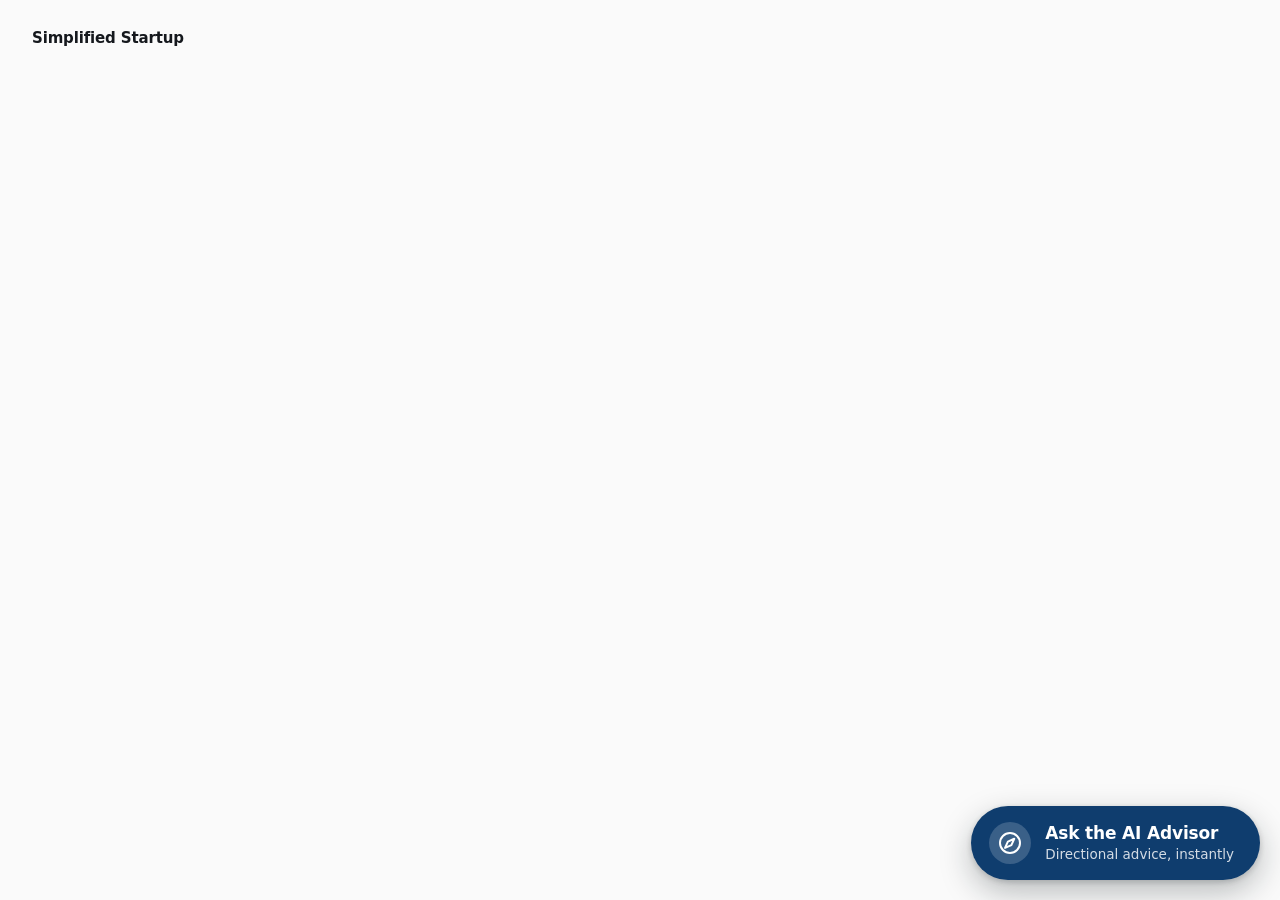
==== index.html @ 4b2c5804 "update webhook path to advisor-1" ====
<!doctype html>
<html lang="en">
<head>
<meta charset="utf-8">
<meta name="viewport" content="width=device-width, initial-scale=1">
<title>Simplified Startup — AI Advisor</title>

<!-- =====================================================================
     SIMPLIFIED STARTUP — AI ADVISOR (single file: HTML + CSS + JS)
     Open this file directly in a browser, or in Cursor, to work on it.

     CONFIG — the only thing you normally change:
       endpoint : your n8n production webhook URL (placeholder until you deploy)
       site     : your site origin; CTA links are refused if they point anywhere else
       mock     : true = canned replies for local design work, false = live backend
       theme    : "" (light) or "dark"

     To ship on simplifiedstartup.com, use frontend/embed-snippet.html with the
     separate ss-advisor.css / ss-advisor.js instead of pasting this whole file.
     ===================================================================== -->
<script>
  window.SS_ADVISOR_CONFIG = {
    endpoint: "https://n8n.notaiagent.com/webhook/advisor-1",
    site: "https://simplifiedstartup.com",
    mock: false,
    theme: ""
  };
</script>

<style>
/* ---------- test page chrome (delete when embedding) ---------- */
body { margin: 0; font-family: ui-sans-serif, system-ui, -apple-system, "Segoe UI", Roboto, sans-serif; color: #15181d; background: #fafafa; }
main { padding: 28px 32px; }
.wordmark { font-size: 15px; font-weight: 600; letter-spacing: -.01em; color: #15181d; }

/* ---------- advisor widget styles ---------- */
/* Simplified Startup — AI Advisor chatbox
   Scope: everything lives under .ssa-root so it cannot collide with site styles.
   Tokens: override on .ssa-root from the site's stylesheet to match brand colours. */

.ssa-root {
  --ssa-paper: #ffffff;
  --ssa-ink: #15181d;
  --ssa-ink-2: #454c57;
  --ssa-muted: #6b7280;
  --ssa-line: #e5e7eb;
  --ssa-surface: #f4f5f7;
  --ssa-accent: #0f3d6e;          /* launcher + primary CTA only */
  --ssa-accent-ink: #ffffff;
  --ssa-visitor: #eef1f6;         /* visitor message pill */
  --ssa-focus: #0f3d6e;
  --ssa-danger: #9a3412;
  --ssa-radius: 14px;
  --ssa-font: inherit;            /* inherits the site typeface by design */
  --ssa-shadow: 0 18px 50px -12px rgba(15, 24, 40, .28), 0 2px 6px rgba(15, 24, 40, .08);
  --ssa-z: 2147483000;

  font-family: var(--ssa-font), ui-sans-serif, system-ui, -apple-system, "Segoe UI", Roboto, sans-serif;
  font-size: 15px;
  line-height: 1.5;
  color: var(--ssa-ink);
  position: fixed;
  inset: auto 20px 20px auto;
  z-index: var(--ssa-z);
  -webkit-font-smoothing: antialiased;
}
.ssa-root *, .ssa-root *::before, .ssa-root *::after { box-sizing: border-box; }
.ssa-root button { font: inherit; color: inherit; background: none; border: 0; padding: 0; cursor: pointer; }
.ssa-root :focus-visible { outline: 2px solid var(--ssa-focus); outline-offset: 2px; border-radius: 6px; }

/* ---------- Launcher ---------- */
.ssa-root .ssa-launcher {
  display: flex; align-items: center; gap: 14px;
  padding: 16px 26px 16px 18px;
  border-radius: 999px;
  background: var(--ssa-accent); color: var(--ssa-accent-ink);
  box-shadow: 0 12px 32px rgba(15, 24, 29, .28), 0 2px 6px rgba(15, 24, 29, .18);
  transition: transform .18s ease, opacity .18s ease, box-shadow .18s ease;
  text-align: left;
}
.ssa-root .ssa-launcher:hover { transform: translateY(-2px); box-shadow: 0 18px 40px rgba(15, 24, 29, .34), 0 3px 8px rgba(15, 24, 29, .2); }
.ssa-root .ssa-launcher[aria-expanded="true"] { opacity: 0; pointer-events: none; transform: translateY(8px) scale(.96); }
.ssa-root .ssa-launcher-mark {
  width: 42px; height: 42px; border-radius: 50%; flex: none;
  display: grid; place-items: center;
  background: rgba(255,255,255,.18);
}
.ssa-root .ssa-launcher-mark svg { width: 24px; height: 24px; }
.ssa-root .ssa-launcher-text { display: flex; flex-direction: column; line-height: 1.25; gap: 2px; }
.ssa-root .ssa-launcher-text strong { font-weight: 650; font-size: 17px; letter-spacing: -.01em; }
.ssa-root .ssa-launcher-text span { font-size: 13.5px; opacity: .82; }

/* A quiet pulse the first few seconds, so the button is noticed without nagging. */
@keyframes ssa-nudge { 0%, 88%, 100% { transform: translateY(0); } 93% { transform: translateY(-4px); } }
.ssa-root .ssa-launcher[data-nudge="true"] { animation: ssa-nudge 4.5s ease-in-out 3; }
.ssa-root .ssa-launcher[data-nudge="true"]:hover { animation: none; }
@media (prefers-reduced-motion: reduce) { .ssa-root .ssa-launcher[data-nudge="true"] { animation: none; } }

/* ---------- Panel ---------- */
.ssa-panel {
  position: absolute; right: 0; bottom: 0;
  width: 400px; max-width: calc(100vw - 40px);
  height: 660px; max-height: calc(100vh - 40px);
  display: flex; flex-direction: column;
  background: var(--ssa-paper);
  border: 1px solid var(--ssa-line);
  border-radius: var(--ssa-radius);
  box-shadow: var(--ssa-shadow);
  overflow: hidden;
  transform-origin: bottom right;
  opacity: 0; transform: translateY(12px) scale(.98); pointer-events: none;
  transition: opacity .2s ease, transform .22s cubic-bezier(.2,.8,.2,1);
}
.ssa-panel[data-open="true"] { opacity: 1; transform: none; pointer-events: auto; }

.ssa-head {
  display: flex; align-items: flex-start; justify-content: space-between; gap: 12px;
  padding: 16px 16px 12px 20px;
  border-bottom: 1px solid var(--ssa-line);
}
.ssa-head h2 { margin: 0; font-size: 15px; font-weight: 600; line-height: 1.3; }
.ssa-head p { margin: 2px 0 0; font-size: 12.5px; color: var(--ssa-muted); }
.ssa-head-actions { display: flex; gap: 4px; flex: none; }
.ssa-icon-btn {
  width: 34px; height: 34px; border-radius: 8px; display: grid; place-items: center; color: var(--ssa-ink-2);
}
.ssa-icon-btn:hover { background: var(--ssa-surface); }
.ssa-icon-btn svg { width: 18px; height: 18px; }

/* ---------- Thread ---------- */
.ssa-thread {
  flex: 1; overflow-y: auto; padding: 20px 20px 8px;
  scroll-behavior: smooth; overscroll-behavior: contain;
}
@media (prefers-reduced-motion: reduce) { .ssa-thread { scroll-behavior: auto; } }

.ssa-opening { padding: 8px 0 12px; }
.ssa-opening h3 {
  margin: 0 0 10px; font-size: 24px; line-height: 1.2; font-weight: 600; letter-spacing: -.01em;
  max-width: 18ch;                                   /* the one large element */
}
.ssa-opening p { margin: 0 0 18px; color: var(--ssa-ink-2); max-width: 34ch; }

.ssa-quick { display: flex; flex-direction: column; gap: 6px; align-items: flex-start; }
.ssa-quick button {
  padding: 8px 12px; border: 1px solid var(--ssa-line); border-radius: 999px;
  font-size: 13.5px; color: var(--ssa-ink); background: var(--ssa-paper); text-align: left;
  transition: background .12s ease, border-color .12s ease;
}
.ssa-quick button:hover { background: var(--ssa-surface); border-color: #d6d9df; }

.ssa-msg { margin: 0 0 18px; animation: ssa-in .18s ease both; }
@keyframes ssa-in { from { opacity: 0; transform: translateY(4px); } to { opacity: 1; transform: none; } }
@media (prefers-reduced-motion: reduce) { .ssa-msg { animation: none; } }

.ssa-msg--visitor { display: flex; justify-content: flex-end; }
.ssa-msg--visitor .ssa-bubble {
  max-width: 85%; padding: 9px 13px; border-radius: 16px 16px 4px 16px;
  background: var(--ssa-visitor); color: var(--ssa-ink); white-space: pre-wrap; word-wrap: break-word;
}
.ssa-msg--advisor {
  padding-left: 14px; border-left: 2px solid var(--ssa-line);  /* rule, not a bubble: reads as a person writing */
  max-width: 92%;
}
.ssa-msg--advisor p { margin: 0 0 10px; }
.ssa-msg--advisor p:last-child { margin-bottom: 0; }
.ssa-msg--advisor ul { margin: 6px 0 10px; padding-left: 18px; }
.ssa-msg--advisor li { margin: 2px 0; }
.ssa-msg--advisor strong { font-weight: 600; }
.ssa-msg--system { font-size: 13px; color: var(--ssa-muted); padding-left: 14px; }
.ssa-msg--error { color: var(--ssa-danger); }

.ssa-typing { display: inline-flex; gap: 4px; padding: 6px 0; }
.ssa-typing i { width: 6px; height: 6px; border-radius: 50%; background: var(--ssa-muted); opacity: .4; animation: ssa-dot 1.1s infinite ease-in-out; }
.ssa-typing i:nth-child(2) { animation-delay: .15s; } .ssa-typing i:nth-child(3) { animation-delay: .3s; }
@keyframes ssa-dot { 0%, 80%, 100% { opacity: .35; transform: translateY(0); } 40% { opacity: 1; transform: translateY(-2px); } }
@media (prefers-reduced-motion: reduce) { .ssa-typing i { animation: none; opacity: .7; } }

/* CTA + suggestion rows */
.ssa-ctas { display: flex; flex-wrap: wrap; gap: 8px; margin: 12px 0 0 14px; }
.ssa-cta {
  display: inline-flex; align-items: center; gap: 6px;
  padding: 9px 14px; border-radius: 10px; font-size: 13.5px; font-weight: 500;
  border: 1px solid var(--ssa-line); background: var(--ssa-paper); color: var(--ssa-ink); text-decoration: none;
}
.ssa-cta:hover { background: var(--ssa-surface); }
.ssa-cta--primary { background: var(--ssa-accent); color: var(--ssa-accent-ink); border-color: var(--ssa-accent); }
.ssa-cta--primary:hover { background: var(--ssa-accent); filter: brightness(1.08); }
.ssa-cta svg { width: 13px; height: 13px; opacity: .75; }

.ssa-suggest { display: flex; flex-wrap: wrap; gap: 6px; margin: 10px 0 0 14px; }
.ssa-suggest button {
  padding: 6px 11px; border-radius: 999px; font-size: 13px; color: var(--ssa-ink-2);
  border: 1px dashed #cfd3da; background: var(--ssa-paper);
}
.ssa-suggest button:hover { background: var(--ssa-surface); color: var(--ssa-ink); }
.ssa-suggest button.ssa-escape { border-style: dashed; opacity: .85; }

.ssa-retry { display: inline-flex; gap: 8px; margin-top: 8px; }

/* ---------- Composer ---------- */
.ssa-composer { border-top: 1px solid var(--ssa-line); padding: 10px 12px 8px; background: var(--ssa-paper); }
.ssa-inputrow {
  display: flex; align-items: flex-end; gap: 8px;
  border: 1px solid var(--ssa-line); border-radius: 12px; padding: 6px 6px 6px 12px; background: var(--ssa-paper);
}
.ssa-inputrow:focus-within { border-color: #b8c3d4; box-shadow: 0 0 0 3px rgba(15, 61, 110, .08); }
.ssa-input {
  flex: 1; resize: none; border: 0; outline: 0; background: transparent; font: inherit; color: var(--ssa-ink);
  max-height: 120px; min-height: 24px; line-height: 1.45; padding: 4px 0;
}
.ssa-input::placeholder { color: var(--ssa-muted); }
.ssa-send {
  width: 36px; height: 36px; border-radius: 9px; display: grid; place-items: center;
  background: var(--ssa-ink); color: #fff; flex: none; transition: opacity .12s ease;
}
.ssa-send:disabled { opacity: .35; cursor: default; }
.ssa-send svg { width: 16px; height: 16px; }
.ssa-foot { margin: 8px 4px 0; font-size: 11.5px; color: var(--ssa-muted); display: flex; justify-content: space-between; gap: 8px; }
.ssa-foot a { color: inherit; }
.ssa-count { font-variant-numeric: tabular-nums; }
.ssa-count[data-over="true"] { color: var(--ssa-danger); }

/* inline confirm (reset) */
.ssa-confirm { display: flex; gap: 8px; align-items: center; padding: 8px 20px; font-size: 13px; color: var(--ssa-ink-2); border-bottom: 1px solid var(--ssa-line); background: var(--ssa-surface); }
.ssa-confirm button { padding: 4px 10px; border-radius: 6px; border: 1px solid var(--ssa-line); background: var(--ssa-paper); font-size: 12.5px; }
.ssa-confirm button.ssa-yes { background: var(--ssa-ink); color: #fff; border-color: var(--ssa-ink); }

.ssa-sr { position: absolute; width: 1px; height: 1px; overflow: hidden; clip: rect(0 0 0 0); white-space: nowrap; }

/* ---------- Mobile ---------- */
@media (max-width: 640px) {
  .ssa-root { inset: auto 12px 12px auto; }
  .ssa-root .ssa-launcher { padding: 13px 20px 13px 13px; gap: 11px; }
  .ssa-root .ssa-launcher-mark { width: 36px; height: 36px; }
  .ssa-root .ssa-launcher-mark svg { width: 21px; height: 21px; }
  .ssa-root .ssa-launcher-text strong { font-size: 15.5px; }
  .ssa-root .ssa-launcher-text span { display: none; }
  .ssa-panel {
    position: fixed; inset: 0; width: auto; max-width: none; height: 100dvh; max-height: none;
    border-radius: 0; border: 0;
  }
  .ssa-thread { padding: 16px 16px 8px; }
  .ssa-opening h3 { font-size: 22px; }
  .ssa-composer { padding-bottom: max(8px, env(safe-area-inset-bottom)); }
}

/* ---------- Dark scheme of the host site (opt-in: add data-theme="dark" on .ssa-root) ---------- */
.ssa-root[data-theme="dark"] {
  --ssa-paper: #14171c; --ssa-ink: #eef0f3; --ssa-ink-2: #c3c8d1; --ssa-muted: #8b93a1;
  --ssa-line: #2a2f37; --ssa-surface: #1c2027; --ssa-visitor: #232932; --ssa-accent: #6ea0e6; --ssa-accent-ink: #0c1424;
}
.ssa-root[data-theme="dark"] .ssa-send { background: #eef0f3; color: #14171c; }

</style>
</head>
<body>

<!-- Bare test page: nothing here but the brand and the advisor itself. -->
<main>
  <span class="wordmark">Simplified Startup</span>
</main>

<script>
/* Simplified Startup — AI Advisor chatbox (vanilla JS, no dependencies)
   Single-file build: configured by window.SS_ADVISOR_CONFIG at the top of this file.
   Security posture: all server text rendered via textContent + a tiny escaping markdown-lite; links only from server `cta`
   and only if their host matches data-site. No secrets in this file. */
(function () {
  'use strict';
  if (window.__ssAdvisorLoaded) return; window.__ssAdvisorLoaded = true;

  // ---------- config ----------
  var USER = window.SS_ADVISOR_CONFIG || {};
  var CFG = {
    endpoint: USER.endpoint || '',
    site: (USER.site || 'https://simplifiedstartup.com').replace(/\/$/, ''),
    mock: USER.mock === true,
    theme: USER.theme || '',
    maxLen: 1500,
    timeoutMs: 30000,
    storageKey: 'ssa.session.v2',
  };
  var SITE_HOST = (function () { try { return new URL(CFG.site).host.replace(/^www\./, ''); } catch (e) { return 'simplifiedstartup.com'; } })();
  var BOOK_URL = CFG.site + '/start-project';

  var QUICK = [
    { id: 'have_idea',        text: "I have an idea and don't know where to start" },
    { id: 'need_launch',      text: 'I need to launch in the next few months' },
    { id: 'traffic_no_leads', text: 'We get traffic but almost no leads' },
    { id: 'marketing_flat',   text: "Our marketing isn't producing pipeline" },
    { id: 'automate',         text: 'I want to automate something repetitive' },
    { id: 'unsure',           text: "I'm not sure what I actually need" },
  ];

  // ---------- helpers ----------
  function el(tag, attrs, children) {
    var n = document.createElement(tag);
    if (attrs) Object.keys(attrs).forEach(function (k) {
      if (k === 'class') n.className = attrs[k];
      else if (k === 'text') n.textContent = attrs[k];
      else if (k.indexOf('on') === 0) n.addEventListener(k.slice(2), attrs[k]);
      else n.setAttribute(k, attrs[k]);
    });
    (children || []).forEach(function (c) { if (c) n.appendChild(typeof c === 'string' ? document.createTextNode(c) : c); });
    return n;
  }
  function svg(path) { var s = document.createElementNS('http://www.w3.org/2000/svg', 'svg'); s.setAttribute('viewBox', '0 0 24 24'); s.setAttribute('fill', 'none'); s.setAttribute('stroke', 'currentColor'); s.setAttribute('stroke-width', '2'); s.setAttribute('stroke-linecap', 'round'); s.setAttribute('stroke-linejoin', 'round'); s.setAttribute('aria-hidden', 'true'); var p = document.createElementNS('http://www.w3.org/2000/svg', 'path'); p.setAttribute('d', path); s.appendChild(p); return s; }
  var ICON = { compass: 'M12 2a10 10 0 1 0 0 20 10 10 0 0 0 0-20zm4.24 5.76-2.83 6.36-6.36 2.83 2.83-6.36 6.36-2.83z', x: 'M18 6 6 18M6 6l12 12', reset: 'M3 12a9 9 0 1 0 3-6.7M3 4v5h5', send: 'M5 12h14M13 6l6 6-6 6', ext: 'M14 4h6v6M20 4l-9 9M19 14v5a1 1 0 0 1-1 1H5a1 1 0 0 1-1-1V6a1 1 0 0 1 1-1h5' };
  function uuid() { if (window.crypto && crypto.randomUUID) return crypto.randomUUID(); return 'xxxxxxxxxxxx4xxxyxxxxxxxxxxxxxxx'.replace(/[xy]/g, function (c) { var r = Math.random() * 16 | 0; return (c === 'x' ? r : (r & 0x3 | 0x8)).toString(16); }); }
  function safeLink(url) { try { var u = new URL(url); if (u.protocol !== 'https:') return null; if (u.host.replace(/^www\./, '') !== SITE_HOST) return null; return u.href; } catch (e) { return null; } }
  var reducedMotion = window.matchMedia && window.matchMedia('(prefers-reduced-motion: reduce)').matches;

  // Escape-first markdown-lite: paragraphs, "- " bullets, **bold**. Nothing else. No links, no HTML.
  function renderRich(container, text) {
    container.textContent = '';
    var blocks = String(text).split(/\n\s*\n/);
    blocks.forEach(function (b) {
      var lines = b.split('\n');
      var isList = lines.length && lines.every(function (l) { return /^\s*[-•]\s+/.test(l); });
      if (isList) {
        var ul = el('ul');
        lines.forEach(function (l) { var li = el('li'); inline(li, l.replace(/^\s*[-•]\s+/, '')); ul.appendChild(li); });
        container.appendChild(ul);
      } else { var p = el('p'); inline(p, b); container.appendChild(p); }
    });
    function inline(node, s) {
      var parts = s.split(/(\*\*[^*]+\*\*)/g);
      parts.forEach(function (part) {
        if (/^\*\*[^*]+\*\*$/.test(part)) node.appendChild(el('strong', { text: part.slice(2, -2) }));
        else if (part) node.appendChild(document.createTextNode(part));
      });
    }
  }

  // ---------- state ----------
  var state = {
    open: false, busy: false, started: false,
    stateToken: null, lastPayload: null, askContact: null, closing: false,
    typingEl: null, lastFocus: null,
  };
  // The whole conversation state lives in one encrypted token the server issues each turn.
  // The browser only stores and echoes it; it cannot read or edit what's inside.
  try { var saved = sessionStorage.getItem(CFG.storageKey); if (saved) { state.stateToken = JSON.parse(saved).t || null; } } catch (e) {}
  function persist() { try { sessionStorage.setItem(CFG.storageKey, JSON.stringify({ t: state.stateToken })); } catch (e) {} }

  // ---------- DOM ----------
  var root = el('div', { class: 'ssa-root' });
  if (CFG.theme) root.setAttribute('data-theme', CFG.theme);

  var launcher = el('button', { class: 'ssa-launcher', type: 'button', 'aria-expanded': 'false', 'aria-controls': 'ssa-panel', 'aria-label': 'Ask the AI Advisor', 'data-nudge': 'true' }, [
    el('span', { class: 'ssa-launcher-mark' }, [svg(ICON.compass)]),
    el('span', { class: 'ssa-launcher-text' }, [el('strong', { text: 'Ask the AI Advisor' }), el('span', { text: 'Directional advice, instantly' })]),
  ]);

  var titleId = 'ssa-title-' + uuid().slice(0, 6);
  var thread = el('div', { class: 'ssa-thread', role: 'log', 'aria-live': 'polite', 'aria-relevant': 'additions' });
  var input = el('textarea', { class: 'ssa-input', rows: '1', placeholder: "Type what's going on…", 'aria-label': 'Your message', maxlength: String(CFG.maxLen + 200) });
  var sendBtn = el('button', { class: 'ssa-send', type: 'button', 'aria-label': 'Send', disabled: 'true' }, [svg(ICON.send)]);
  var count = el('span', { class: 'ssa-count', 'aria-hidden': 'true', text: '' });
  var resetBtn = el('button', { class: 'ssa-icon-btn', type: 'button', 'aria-label': 'Start over' }, [svg(ICON.reset)]);
  var closeBtn = el('button', { class: 'ssa-icon-btn', type: 'button', 'aria-label': 'Close advisor' }, [svg(ICON.x)]);
  var confirmBar = null;

  var panel = el('section', { class: 'ssa-panel', id: 'ssa-panel', role: 'dialog', 'aria-modal': 'false', 'aria-labelledby': titleId, 'data-open': 'false' }, [
    el('header', { class: 'ssa-head' }, [
      el('div', {}, [el('h2', { id: titleId, text: 'Simplified Startup' }), el('p', { text: 'AI Advisor · directional advice, instantly' })]),
      el('div', { class: 'ssa-head-actions' }, [resetBtn, closeBtn]),
    ]),
    thread,
    el('div', { class: 'ssa-composer' }, [
      el('div', { class: 'ssa-inputrow' }, [input, sendBtn]),
      el('div', { class: 'ssa-foot' }, [
        el('span', { text: "Answers come from Simplified Startup's published information. Nothing here is a quote." }),
        count,
      ]),
    ]),
  ]);
  root.appendChild(launcher); root.appendChild(panel);
  document.body.appendChild(root);

  // ---------- opening state ----------
  function renderOpening() {
    thread.textContent = '';
    var quick = el('div', { class: 'ssa-quick', role: 'group', 'aria-label': 'Quick starts' });
    QUICK.forEach(function (q) {
      quick.appendChild(el('button', { type: 'button', text: q.text, onclick: function () { track('quick_action_clicked', { quick_action_id: q.id }); send(q.text, q.id); } }));
    });
    thread.appendChild(el('div', { class: 'ssa-opening' }, [
      el('h3', { text: 'What are you trying to build, fix, launch, or grow?' }),
      el('p', { text: "One sentence is enough. I'll help you figure out where our team may fit — and where it doesn't." }),
      quick,
    ]));
  }
  renderOpening();

  // ---------- messages ----------
  function addVisitor(text) {
    var m = el('div', { class: 'ssa-msg ssa-msg--visitor' }, [el('div', { class: 'ssa-bubble', text: text })]);
    thread.appendChild(m); scrollEnd(); return m;
  }
  function addSystem(text, isError) {
    var m = el('div', { class: 'ssa-msg ssa-msg--system' + (isError ? ' ssa-msg--error' : ''), text: text });
    thread.appendChild(m); scrollEnd(); return m;
  }
  function showTyping() { hideTyping(); state.typingEl = el('div', { class: 'ssa-msg ssa-msg--advisor' }, [el('span', { class: 'ssa-typing', 'aria-label': 'Advisor is typing' }, [el('i'), el('i'), el('i')])]); thread.appendChild(state.typingEl); scrollEnd(); }
  function hideTyping() { if (state.typingEl) { state.typingEl.remove(); state.typingEl = null; } }

  function addAdvisor(reply, ctas, suggestions, done) {
    hideTyping();
    var m = el('div', { class: 'ssa-msg ssa-msg--advisor' });
    var body = el('div');
    m.appendChild(body); thread.appendChild(m);
    var finish = function () {
      renderRich(body, reply);
      appendCtas(m, ctas || []);
      appendSuggestions(m, suggestions || []);
      scrollEnd(); if (done) done();
    };
    if (reducedMotion || reply.length < 40) return finish();
    // progressive reveal: word chunks, ~ 32 words / 100 ms, so a 120-word answer lands in ~1.5 s
    var words = reply.split(/(\s+)/), i = 0, shown = '';
    (function step() {
      var chunk = 0;
      while (i < words.length && chunk < 4) { shown += words[i++]; if (!/^\s+$/.test(words[i - 1])) chunk++; }
      renderRich(body, shown); scrollEnd();
      if (i < words.length) setTimeout(step, 24); else finish();
    })();
  }

  function appendCtas(m, ctas) {
    var valid = [];
    ctas.slice(0, 2).forEach(function (c) {
      if (!c || typeof c.label !== 'string') return;
      if (c.kind === 'link') { var href = safeLink(c.url); if (href) valid.push({ id: c.id, label: c.label, href: href }); }
      else if (c.kind === 'suggest' && typeof c.text === 'string') valid.push({ id: c.id, label: c.label, text: c.text });
    });
    if (!valid.length) return;
    var row = el('div', { class: 'ssa-ctas' });
    valid.forEach(function (c, ix) {
      if (c.href) {
        var a = el('a', { class: 'ssa-cta' + (c.id === 'consult' ? ' ssa-cta--primary' : ''), href: c.href, target: '_blank', rel: 'noopener noreferrer', text: c.label, onclick: function () { track('cta_clicked', { cta_id: c.id }); } });
        a.appendChild(svg(ICON.ext)); row.appendChild(a);
      } else {
        row.appendChild(el('button', { class: 'ssa-cta', type: 'button', text: c.label, onclick: function () { track('cta_clicked', { cta_id: c.id }); if (/:\s*$/.test(c.text)) { input.value = c.text; input.focus(); autosize(); } else send(c.text, null); } }));
      }
    });
    m.appendChild(row);
  }
  // A chip row can never cover everyone — whoever built it was guessing at who would show up.
  // So the last chip is an escape, and tapping it must not send "Something else" as the answer:
  // that tells the advisor nothing and wastes the visitor's turn. It opens the box instead, so
  // they can say what they actually are in two words.
  // "Other" alone is an escape; "Other businesses (B2B)" is a real answer, so a bare match on the
  // word would swallow a legitimate option and leave the visitor staring at an empty box.
  var ESCAPE = /^\s*(something (else|different)|none of these|neither|not listed|mine('s| is) different)\b|^\s*others?\s*$/i;
  function appendSuggestions(m, suggestions) {
    var list = suggestions.filter(function (s) { return typeof s === 'string' && s.trim(); }).slice(0, 5);
    if (!list.length) return;
    var row = el('div', { class: 'ssa-suggest' });
    list.forEach(function (s) {
      var escape = ESCAPE.test(s);
      row.appendChild(el('button', {
        type: 'button', text: s, class: escape ? 'ssa-escape' : '',
        onclick: function () {
          if (!escape) return send(s, null);
          input.value = '';
          input.placeholder = 'Tell me in a few words…';
          input.focus({ preventScroll: true });
          autosize();
        },
      }));
    });
    m.appendChild(row);
  }
  function scrollEnd() { thread.scrollTop = thread.scrollHeight; }

  // ---------- network ----------
  function clientInfo() {
    return { page_url: location.href.slice(0, 300), referrer: (document.referrer || '').slice(0, 200), tz: (Intl.DateTimeFormat().resolvedOptions().timeZone || ''), locale: navigator.language || '', device: window.innerWidth < 640 ? 'mobile' : 'desktop' };
  }
  function send(text, quickId) {
    text = String(text || '').trim();
    if (!text || state.busy) return;
    if (text.length > CFG.maxLen) { addSystem('That message is a little long for me — could you shorten it to the core of it?', true); return; }
    if (!state.started) { state.started = true; var op = thread.querySelector('.ssa-opening'); if (op) op.remove(); }
    addVisitor(text);
    input.value = ''; autosize(); setBusy(true); showTyping();
    var payload = { type: 'message', state_token: state.stateToken, turn_client_id: 't_' + uuid().replace(/-/g, '').slice(0, 24), message: text, quick_action_id: quickId || undefined, client: clientInfo() };
    state.lastPayload = payload;
    request(payload).then(onReply).catch(onFail);
  }
  function request(payload) {
    if (CFG.mock) return mock(payload);
    if (!CFG.endpoint) return Promise.reject({ code: 'unavailable' });
    var ctrl = window.AbortController ? new AbortController() : null;
    var timer = ctrl ? setTimeout(function () { ctrl.abort(); }, CFG.timeoutMs) : null;
    return fetch(CFG.endpoint, { method: 'POST', headers: { 'Content-Type': 'application/json' }, body: JSON.stringify(payload), signal: ctrl ? ctrl.signal : undefined, credentials: 'omit' })
      .then(function (r) {
        if (timer) clearTimeout(timer);
        if (r.status === 429) return r.json().catch(function () { return {}; }).then(function (j) { throw { code: 'rate_limited', retry_after: (j.error && j.error.retry_after) || 20 }; });
        if (r.status === 400) return r.json().catch(function () { return {}; }).then(function (j) { throw { code: (j.error && j.error.code) || 'bad_request' }; });
        if (!r.ok) throw { code: 'unavailable' };
        return r.json();
      }, function () { if (timer) clearTimeout(timer); throw { code: 'unavailable' }; });
  }
  function onReply(data) {
    setBusy(false);
    if (!data || typeof data.reply !== 'string') return onFail({ code: 'unavailable' });
    if (typeof data.state_token === 'string' && data.state_token.length < 16000) { state.stateToken = data.state_token; persist(); }
    var st = data.state || {};
    state.askContact = st.ask_contact || null; state.closing = !!st.closing;
    addAdvisor(data.reply, Array.isArray(data.cta) ? data.cta : [], Array.isArray(data.suggestions) ? data.suggestions : [], function () {
      if (state.askContact === 'email') { input.setAttribute('type', 'email'); input.placeholder = 'Your email (optional)'; }
      else if (state.askContact === 'name') { input.placeholder = 'Your name (optional)'; }
      else { input.placeholder = 'Reply…'; }
      if (state.open) input.focus({ preventScroll: true });
    });
  }
  function onFail(err) {
    setBusy(false); hideTyping();
    var code = (err && err.code) || 'unavailable';
    if (code === 'rate_limited') { addSystem("You're sending messages faster than I can read them. Give me a moment and try again.", true); return; }
    if (code === 'message_too_long') { addSystem('That message is a little long for me — could you shorten it to the core of it?', true); return; }
    if (code === 'bad_request') { addSystem("I couldn't read that. Try rephrasing it.", true); return; }
    var m = addSystem("I couldn't reach the advisor just now.", true);
    var row = el('div', { class: 'ssa-retry' }, [
      el('button', { class: 'ssa-cta', type: 'button', text: 'Try again', onclick: function () { m.remove(); if (state.lastPayload) { setBusy(true); showTyping(); request(state.lastPayload).then(onReply).catch(onFail); } } }),
      el('a', { class: 'ssa-cta', href: BOOK_URL, target: '_blank', rel: 'noopener noreferrer', text: 'Book a consultation instead' }),
    ]);
    m.appendChild(row); scrollEnd();
  }
  function setBusy(b) { state.busy = b; sendBtn.disabled = b || !input.value.trim(); input.readOnly = b; }

  // ---------- analytics beacon (no message content) ----------
  function track(event, props) {
    if (CFG.mock || !CFG.endpoint) return;
    var body = JSON.stringify({ type: 'event', state_token: state.stateToken, event: event, props: props || {} });
    try { if (navigator.sendBeacon) { navigator.sendBeacon(CFG.endpoint, new Blob([body], { type: 'application/json' })); return; } } catch (e) {}
    try { fetch(CFG.endpoint, { method: 'POST', headers: { 'Content-Type': 'application/json' }, body: body, keepalive: true, credentials: 'omit' }); } catch (e) {}
  }

  // ---------- open / close / reset ----------
  function open() {
    if (state.open) return; state.open = true; state.lastFocus = document.activeElement;
    panel.setAttribute('data-open', 'true'); launcher.setAttribute('aria-expanded', 'true');
    track('chat_opened', { page_url: location.pathname });
    setTimeout(function () { (state.started ? input : thread.querySelector('.ssa-quick button') || input).focus({ preventScroll: true }); }, 60);
    document.addEventListener('keydown', onKey);
  }
  function close() {
    if (!state.open) return; state.open = false;
    panel.setAttribute('data-open', 'false'); launcher.setAttribute('aria-expanded', 'false');
    document.removeEventListener('keydown', onKey);
    if (state.lastFocus && state.lastFocus.focus) state.lastFocus.focus(); else launcher.focus();
  }
  function onKey(e) {
    if (e.key === 'Escape') { e.preventDefault(); close(); return; }
    if (e.key === 'Tab') { // focus stays within the panel while open (mobile is full-screen)
      var f = panel.querySelectorAll('button:not([disabled]), a[href], textarea');
      if (!f.length) return; var first = f[0], last = f[f.length - 1];
      if (e.shiftKey && document.activeElement === first) { e.preventDefault(); last.focus(); }
      else if (!e.shiftKey && document.activeElement === last) { e.preventDefault(); first.focus(); }
    }
  }
  function askReset() {
    if (confirmBar) return;
    confirmBar = el('div', { class: 'ssa-confirm', role: 'alert' }, [
      el('span', { text: 'Start a new conversation? This one will be cleared.' }),
      el('button', { class: 'ssa-yes', type: 'button', text: 'Start over', onclick: doReset }),
      el('button', { type: 'button', text: 'Keep going', onclick: function () { confirmBar.remove(); confirmBar = null; input.focus(); } }),
    ]);
    panel.insertBefore(confirmBar, thread);
  }
  function doReset() {
    track('conversation_reset', {});
    if (confirmBar) { confirmBar.remove(); confirmBar = null; }
    state.stateToken = null; state.started = false; state.askContact = null; state.closing = false; state.lastPayload = null; persist();
    input.value = ''; input.placeholder = "Type what's going on…"; input.removeAttribute('type'); autosize();
    renderOpening(); thread.scrollTop = 0;
    var q = thread.querySelector('.ssa-quick button'); if (q) q.focus();
  }

  // ---------- composer ----------
  function autosize() { input.style.height = 'auto'; input.style.height = Math.min(input.scrollHeight, 120) + 'px'; var n = input.value.length; count.textContent = n > CFG.maxLen * 0.8 ? n + ' / ' + CFG.maxLen : ''; count.setAttribute('data-over', n > CFG.maxLen ? 'true' : 'false'); sendBtn.disabled = state.busy || !input.value.trim() || n > CFG.maxLen; }
  input.addEventListener('input', autosize);
  input.addEventListener('keydown', function (e) { if (e.key === 'Enter' && !e.shiftKey && !e.isComposing) { e.preventDefault(); send(input.value, null); } });
  sendBtn.addEventListener('click', function () { send(input.value, null); });
  launcher.addEventListener('click', open);
  closeBtn.addEventListener('click', close);
  resetBtn.addEventListener('click', askReset);

  // Let the site's own "Talk to AI Advisor" / "Try the AI Advisor" buttons open the panel.
  document.addEventListener('click', function (e) {
    var t = e.target && e.target.closest && e.target.closest('[data-ss-advisor-open], a[href="#ai-advisor"]');
    if (t) { e.preventDefault(); open(); }
  });
  window.SSAdvisor = { open: open, close: close, reset: doReset };

  // This standalone file is a test page. ?open in the URL opens the panel on load so the
  // conversation can be tested without a click; without it you see the launcher exactly as a
  // visitor would. The embedded version never auto-opens.
  if (location.search.indexOf('open') !== -1) open();

  // ---------- local preview only (data-mock="true"); never ship enabled ----------
  function mock(p) {
    return new Promise(function (res) {
      setTimeout(function () {
        var lower = p.message.toLowerCase(), reply, cta = [], sug = [];
        if (/prompt|instruction|notion/.test(lower)) reply = "I can help with Simplified Startup's services and how the team might fit your business, but I can't share internal system information.\n\nIf you're evaluating the advisor itself, I can explain what it can help you with.";
        else if (/cost|price|how much/.test(lower)) { reply = "Pricing depends on the scope and the team involved, and I don't want to give you an inaccurate number.\n\nIf you tell me a bit about what you're looking to build, I can help you understand what kind of engagement you'd be looking at — and the team can scope it properly in writing."; cta = [{ id: 'consult', label: 'Book a free consultation', url: BOOK_URL, kind: 'link' }]; }
        else if (/traffic|leads/.test(lower)) { reply = "If you're already getting traffic, the first question I'd look at is where people drop off rather than how to send more.\n\nSimplified Startup works across web, growth, marketing and sales, so the right starting point depends on whether the issue is positioning, conversion, lead capture, or what happens after someone shows interest.\n\nWhat happens today when someone lands on your site and wants to learn more?"; sug = ["There's a contact form nobody fills in", "We don't really know", 'They can book a demo but rarely do']; }
        else if (/not sure|don't know/.test(lower)) { reply = "Then let's not start with services.\n\nWhat are you trying to accomplish over the next 3–6 months — the outcome, not the tactic?"; sug = ['Get our first paying customers', 'Launch a first version', 'Grow revenue from what we have']; }
        else { reply = "Got it. Before I point at any particular area, it helps to know where you are: is this pre-launch, early revenue, or something already growing that's hit a wall?\n\nFrom there I can tell you which parts of the problem usually belong together."; cta = [{ id: 'tell_more', label: 'Tell me more about your situation', kind: 'suggest', text: "Here's more detail on my situation: " }]; }
        res({ state_token: 'mock', reply: reply, cta: cta, suggestions: sug, state: { phase: 'DIAGNOSING', handoff: false, ask_contact: null, closing: false } });
      }, 900);
    });
  }
})();

</script>
</body>
</html>
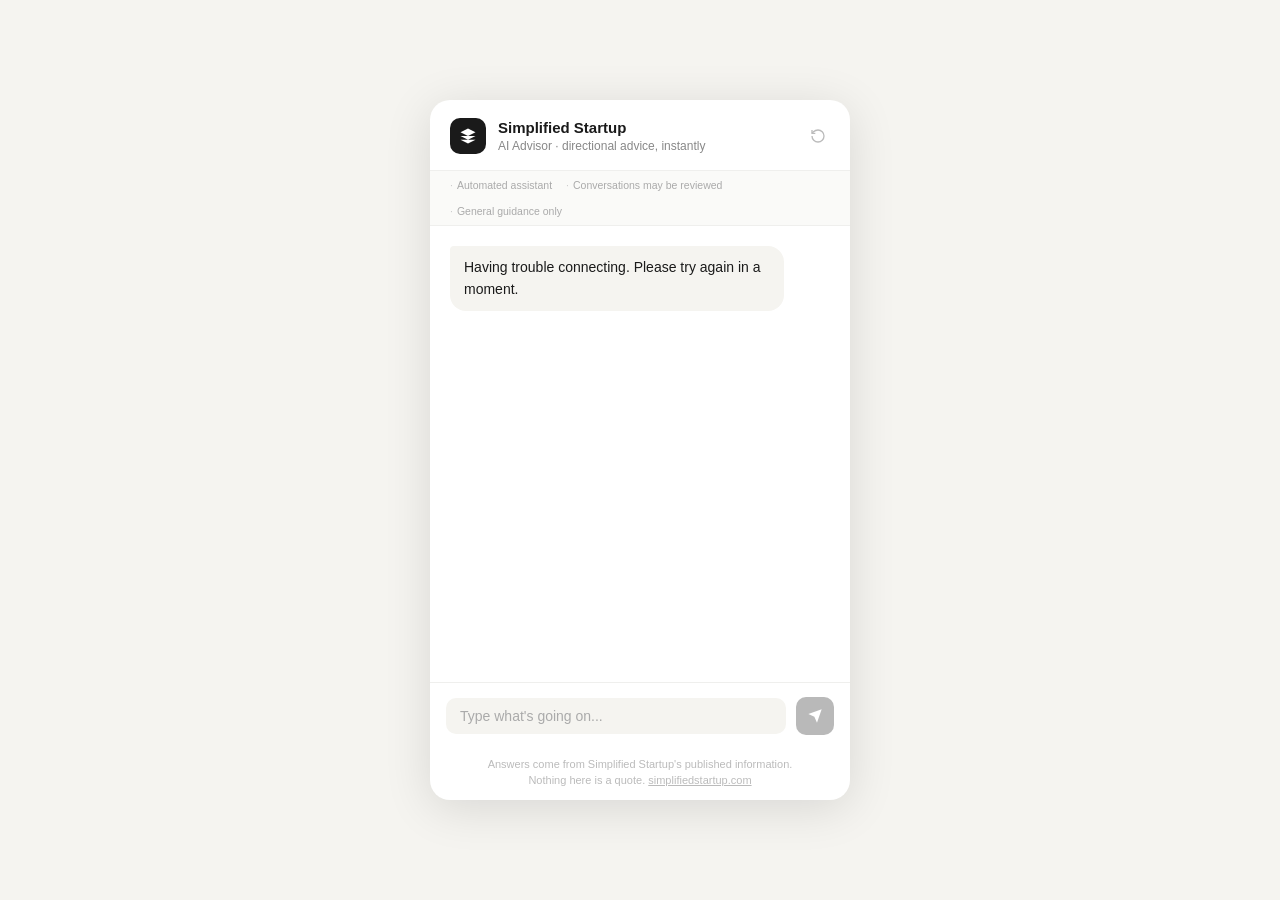
==== commit 971c743e: "feat: render per-turn answer chips from backend" ====
--- a/index.html
+++ b/index.html
@@ -1,623 +1,227 @@
-<!doctype html>
+<!DOCTYPE html>
 <html lang="en">
 <head>
-<meta charset="utf-8">
-<meta name="viewport" content="width=device-width, initial-scale=1">
+<meta charset="UTF-8">
+<meta name="viewport" content="width=device-width, initial-scale=1.0">
 <title>Simplified Startup — AI Advisor</title>
-
-<!-- =====================================================================
-     SIMPLIFIED STARTUP — AI ADVISOR (single file: HTML + CSS + JS)
-     Open this file directly in a browser, or in Cursor, to work on it.
-
-     CONFIG — the only thing you normally change:
-       endpoint : your n8n production webhook URL (placeholder until you deploy)
-       site     : your site origin; CTA links are refused if they point anywhere else
-       mock     : true = canned replies for local design work, false = live backend
-       theme    : "" (light) or "dark"
-
-     To ship on simplifiedstartup.com, use frontend/embed-snippet.html with the
-     separate ss-advisor.css / ss-advisor.js instead of pasting this whole file.
-     ===================================================================== -->
-<script>
-  window.SS_ADVISOR_CONFIG = {
-    endpoint: "https://n8n.notaiagent.com/webhook/advisor-1",
-    site: "https://simplifiedstartup.com",
-    mock: false,
-    theme: ""
-  };
-</script>
-
 <style>
-/* ---------- test page chrome (delete when embedding) ---------- */
-body { margin: 0; font-family: ui-sans-serif, system-ui, -apple-system, "Segoe UI", Roboto, sans-serif; color: #15181d; background: #fafafa; }
-main { padding: 28px 32px; }
-.wordmark { font-size: 15px; font-weight: 600; letter-spacing: -.01em; color: #15181d; }
-
-/* ---------- advisor widget styles ---------- */
-/* Simplified Startup — AI Advisor chatbox
-   Scope: everything lives under .ssa-root so it cannot collide with site styles.
-   Tokens: override on .ssa-root from the site's stylesheet to match brand colours. */
-
-.ssa-root {
-  --ssa-paper: #ffffff;
-  --ssa-ink: #15181d;
-  --ssa-ink-2: #454c57;
-  --ssa-muted: #6b7280;
-  --ssa-line: #e5e7eb;
-  --ssa-surface: #f4f5f7;
-  --ssa-accent: #0f3d6e;          /* launcher + primary CTA only */
-  --ssa-accent-ink: #ffffff;
-  --ssa-visitor: #eef1f6;         /* visitor message pill */
-  --ssa-focus: #0f3d6e;
-  --ssa-danger: #9a3412;
-  --ssa-radius: 14px;
-  --ssa-font: inherit;            /* inherits the site typeface by design */
-  --ssa-shadow: 0 18px 50px -12px rgba(15, 24, 40, .28), 0 2px 6px rgba(15, 24, 40, .08);
-  --ssa-z: 2147483000;
-
-  font-family: var(--ssa-font), ui-sans-serif, system-ui, -apple-system, "Segoe UI", Roboto, sans-serif;
-  font-size: 15px;
-  line-height: 1.5;
-  color: var(--ssa-ink);
-  position: fixed;
-  inset: auto 20px 20px auto;
-  z-index: var(--ssa-z);
-  -webkit-font-smoothing: antialiased;
-}
-.ssa-root *, .ssa-root *::before, .ssa-root *::after { box-sizing: border-box; }
-.ssa-root button { font: inherit; color: inherit; background: none; border: 0; padding: 0; cursor: pointer; }
-.ssa-root :focus-visible { outline: 2px solid var(--ssa-focus); outline-offset: 2px; border-radius: 6px; }
-
-/* ---------- Launcher ---------- */
-.ssa-root .ssa-launcher {
-  display: flex; align-items: center; gap: 14px;
-  padding: 16px 26px 16px 18px;
-  border-radius: 999px;
-  background: var(--ssa-accent); color: var(--ssa-accent-ink);
-  box-shadow: 0 12px 32px rgba(15, 24, 29, .28), 0 2px 6px rgba(15, 24, 29, .18);
-  transition: transform .18s ease, opacity .18s ease, box-shadow .18s ease;
-  text-align: left;
-}
-.ssa-root .ssa-launcher:hover { transform: translateY(-2px); box-shadow: 0 18px 40px rgba(15, 24, 29, .34), 0 3px 8px rgba(15, 24, 29, .2); }
-.ssa-root .ssa-launcher[aria-expanded="true"] { opacity: 0; pointer-events: none; transform: translateY(8px) scale(.96); }
-.ssa-root .ssa-launcher-mark {
-  width: 42px; height: 42px; border-radius: 50%; flex: none;
-  display: grid; place-items: center;
-  background: rgba(255,255,255,.18);
-}
-.ssa-root .ssa-launcher-mark svg { width: 24px; height: 24px; }
-.ssa-root .ssa-launcher-text { display: flex; flex-direction: column; line-height: 1.25; gap: 2px; }
-.ssa-root .ssa-launcher-text strong { font-weight: 650; font-size: 17px; letter-spacing: -.01em; }
-.ssa-root .ssa-launcher-text span { font-size: 13.5px; opacity: .82; }
-
-/* A quiet pulse the first few seconds, so the button is noticed without nagging. */
-@keyframes ssa-nudge { 0%, 88%, 100% { transform: translateY(0); } 93% { transform: translateY(-4px); } }
-.ssa-root .ssa-launcher[data-nudge="true"] { animation: ssa-nudge 4.5s ease-in-out 3; }
-.ssa-root .ssa-launcher[data-nudge="true"]:hover { animation: none; }
-@media (prefers-reduced-motion: reduce) { .ssa-root .ssa-launcher[data-nudge="true"] { animation: none; } }
-
-/* ---------- Panel ---------- */
-.ssa-panel {
-  position: absolute; right: 0; bottom: 0;
-  width: 400px; max-width: calc(100vw - 40px);
-  height: 660px; max-height: calc(100vh - 40px);
-  display: flex; flex-direction: column;
-  background: var(--ssa-paper);
-  border: 1px solid var(--ssa-line);
-  border-radius: var(--ssa-radius);
-  box-shadow: var(--ssa-shadow);
-  overflow: hidden;
-  transform-origin: bottom right;
-  opacity: 0; transform: translateY(12px) scale(.98); pointer-events: none;
-  transition: opacity .2s ease, transform .22s cubic-bezier(.2,.8,.2,1);
-}
-.ssa-panel[data-open="true"] { opacity: 1; transform: none; pointer-events: auto; }
-
-.ssa-head {
-  display: flex; align-items: flex-start; justify-content: space-between; gap: 12px;
-  padding: 16px 16px 12px 20px;
-  border-bottom: 1px solid var(--ssa-line);
-}
-.ssa-head h2 { margin: 0; font-size: 15px; font-weight: 600; line-height: 1.3; }
-.ssa-head p { margin: 2px 0 0; font-size: 12.5px; color: var(--ssa-muted); }
-.ssa-head-actions { display: flex; gap: 4px; flex: none; }
-.ssa-icon-btn {
-  width: 34px; height: 34px; border-radius: 8px; display: grid; place-items: center; color: var(--ssa-ink-2);
-}
-.ssa-icon-btn:hover { background: var(--ssa-surface); }
-.ssa-icon-btn svg { width: 18px; height: 18px; }
-
-/* ---------- Thread ---------- */
-.ssa-thread {
-  flex: 1; overflow-y: auto; padding: 20px 20px 8px;
-  scroll-behavior: smooth; overscroll-behavior: contain;
-}
-@media (prefers-reduced-motion: reduce) { .ssa-thread { scroll-behavior: auto; } }
-
-.ssa-opening { padding: 8px 0 12px; }
-.ssa-opening h3 {
-  margin: 0 0 10px; font-size: 24px; line-height: 1.2; font-weight: 600; letter-spacing: -.01em;
-  max-width: 18ch;                                   /* the one large element */
-}
-.ssa-opening p { margin: 0 0 18px; color: var(--ssa-ink-2); max-width: 34ch; }
-
-.ssa-quick { display: flex; flex-direction: column; gap: 6px; align-items: flex-start; }
-.ssa-quick button {
-  padding: 8px 12px; border: 1px solid var(--ssa-line); border-radius: 999px;
-  font-size: 13.5px; color: var(--ssa-ink); background: var(--ssa-paper); text-align: left;
-  transition: background .12s ease, border-color .12s ease;
-}
-.ssa-quick button:hover { background: var(--ssa-surface); border-color: #d6d9df; }
-
-.ssa-msg { margin: 0 0 18px; animation: ssa-in .18s ease both; }
-@keyframes ssa-in { from { opacity: 0; transform: translateY(4px); } to { opacity: 1; transform: none; } }
-@media (prefers-reduced-motion: reduce) { .ssa-msg { animation: none; } }
-
-.ssa-msg--visitor { display: flex; justify-content: flex-end; }
-.ssa-msg--visitor .ssa-bubble {
-  max-width: 85%; padding: 9px 13px; border-radius: 16px 16px 4px 16px;
-  background: var(--ssa-visitor); color: var(--ssa-ink); white-space: pre-wrap; word-wrap: break-word;
-}
-.ssa-msg--advisor {
-  padding-left: 14px; border-left: 2px solid var(--ssa-line);  /* rule, not a bubble: reads as a person writing */
-  max-width: 92%;
-}
-.ssa-msg--advisor p { margin: 0 0 10px; }
-.ssa-msg--advisor p:last-child { margin-bottom: 0; }
-.ssa-msg--advisor ul { margin: 6px 0 10px; padding-left: 18px; }
-.ssa-msg--advisor li { margin: 2px 0; }
-.ssa-msg--advisor strong { font-weight: 600; }
-.ssa-msg--system { font-size: 13px; color: var(--ssa-muted); padding-left: 14px; }
-.ssa-msg--error { color: var(--ssa-danger); }
-
-.ssa-typing { display: inline-flex; gap: 4px; padding: 6px 0; }
-.ssa-typing i { width: 6px; height: 6px; border-radius: 50%; background: var(--ssa-muted); opacity: .4; animation: ssa-dot 1.1s infinite ease-in-out; }
-.ssa-typing i:nth-child(2) { animation-delay: .15s; } .ssa-typing i:nth-child(3) { animation-delay: .3s; }
-@keyframes ssa-dot { 0%, 80%, 100% { opacity: .35; transform: translateY(0); } 40% { opacity: 1; transform: translateY(-2px); } }
-@media (prefers-reduced-motion: reduce) { .ssa-typing i { animation: none; opacity: .7; } }
-
-/* CTA + suggestion rows */
-.ssa-ctas { display: flex; flex-wrap: wrap; gap: 8px; margin: 12px 0 0 14px; }
-.ssa-cta {
-  display: inline-flex; align-items: center; gap: 6px;
-  padding: 9px 14px; border-radius: 10px; font-size: 13.5px; font-weight: 500;
-  border: 1px solid var(--ssa-line); background: var(--ssa-paper); color: var(--ssa-ink); text-decoration: none;
-}
-.ssa-cta:hover { background: var(--ssa-surface); }
-.ssa-cta--primary { background: var(--ssa-accent); color: var(--ssa-accent-ink); border-color: var(--ssa-accent); }
-.ssa-cta--primary:hover { background: var(--ssa-accent); filter: brightness(1.08); }
-.ssa-cta svg { width: 13px; height: 13px; opacity: .75; }
-
-.ssa-suggest { display: flex; flex-wrap: wrap; gap: 6px; margin: 10px 0 0 14px; }
-.ssa-suggest button {
-  padding: 6px 11px; border-radius: 999px; font-size: 13px; color: var(--ssa-ink-2);
-  border: 1px dashed #cfd3da; background: var(--ssa-paper);
-}
-.ssa-suggest button:hover { background: var(--ssa-surface); color: var(--ssa-ink); }
-.ssa-suggest button.ssa-escape { border-style: dashed; opacity: .85; }
-
-.ssa-retry { display: inline-flex; gap: 8px; margin-top: 8px; }
-
-/* ---------- Composer ---------- */
-.ssa-composer { border-top: 1px solid var(--ssa-line); padding: 10px 12px 8px; background: var(--ssa-paper); }
-.ssa-inputrow {
-  display: flex; align-items: flex-end; gap: 8px;
-  border: 1px solid var(--ssa-line); border-radius: 12px; padding: 6px 6px 6px 12px; background: var(--ssa-paper);
-}
-.ssa-inputrow:focus-within { border-color: #b8c3d4; box-shadow: 0 0 0 3px rgba(15, 61, 110, .08); }
-.ssa-input {
-  flex: 1; resize: none; border: 0; outline: 0; background: transparent; font: inherit; color: var(--ssa-ink);
-  max-height: 120px; min-height: 24px; line-height: 1.45; padding: 4px 0;
-}
-.ssa-input::placeholder { color: var(--ssa-muted); }
-.ssa-send {
-  width: 36px; height: 36px; border-radius: 9px; display: grid; place-items: center;
-  background: var(--ssa-ink); color: #fff; flex: none; transition: opacity .12s ease;
-}
-.ssa-send:disabled { opacity: .35; cursor: default; }
-.ssa-send svg { width: 16px; height: 16px; }
-.ssa-foot { margin: 8px 4px 0; font-size: 11.5px; color: var(--ssa-muted); display: flex; justify-content: space-between; gap: 8px; }
-.ssa-foot a { color: inherit; }
-.ssa-count { font-variant-numeric: tabular-nums; }
-.ssa-count[data-over="true"] { color: var(--ssa-danger); }
-
-/* inline confirm (reset) */
-.ssa-confirm { display: flex; gap: 8px; align-items: center; padding: 8px 20px; font-size: 13px; color: var(--ssa-ink-2); border-bottom: 1px solid var(--ssa-line); background: var(--ssa-surface); }
-.ssa-confirm button { padding: 4px 10px; border-radius: 6px; border: 1px solid var(--ssa-line); background: var(--ssa-paper); font-size: 12.5px; }
-.ssa-confirm button.ssa-yes { background: var(--ssa-ink); color: #fff; border-color: var(--ssa-ink); }
-
-.ssa-sr { position: absolute; width: 1px; height: 1px; overflow: hidden; clip: rect(0 0 0 0); white-space: nowrap; }
-
-/* ---------- Mobile ---------- */
-@media (max-width: 640px) {
-  .ssa-root { inset: auto 12px 12px auto; }
-  .ssa-root .ssa-launcher { padding: 13px 20px 13px 13px; gap: 11px; }
-  .ssa-root .ssa-launcher-mark { width: 36px; height: 36px; }
-  .ssa-root .ssa-launcher-mark svg { width: 21px; height: 21px; }
-  .ssa-root .ssa-launcher-text strong { font-size: 15.5px; }
-  .ssa-root .ssa-launcher-text span { display: none; }
-  .ssa-panel {
-    position: fixed; inset: 0; width: auto; max-width: none; height: 100dvh; max-height: none;
-    border-radius: 0; border: 0;
-  }
-  .ssa-thread { padding: 16px 16px 8px; }
-  .ssa-opening h3 { font-size: 22px; }
-  .ssa-composer { padding-bottom: max(8px, env(safe-area-inset-bottom)); }
-}
-
-/* ---------- Dark scheme of the host site (opt-in: add data-theme="dark" on .ssa-root) ---------- */
-.ssa-root[data-theme="dark"] {
-  --ssa-paper: #14171c; --ssa-ink: #eef0f3; --ssa-ink-2: #c3c8d1; --ssa-muted: #8b93a1;
-  --ssa-line: #2a2f37; --ssa-surface: #1c2027; --ssa-visitor: #232932; --ssa-accent: #6ea0e6; --ssa-accent-ink: #0c1424;
-}
-.ssa-root[data-theme="dark"] .ssa-send { background: #eef0f3; color: #14171c; }
-
+*{box-sizing:border-box;margin:0;padding:0}
+body{font-family:-apple-system,BlinkMacSystemFont,'Segoe UI',sans-serif;background:#f5f4f0;display:flex;align-items:center;justify-content:center;min-height:100vh}
+.widget{width:420px;height:700px;background:#fff;border-radius:20px;box-shadow:0 8px 48px rgba(0,0,0,.12);display:flex;flex-direction:column;overflow:hidden}
+.header{padding:18px 20px 16px;border-bottom:1px solid #efefed;display:flex;align-items:center;gap:12px}
+.logo{width:36px;height:36px;background:#1a1a1a;border-radius:10px;display:flex;align-items:center;justify-content:center;flex-shrink:0}
+.logo svg{width:18px;height:18px;fill:#fff}
+.header-text h2{font-size:15px;font-weight:600;color:#1a1a1a;line-height:1.2}
+.header-text p{font-size:12px;color:#888;margin-top:2px}
+.reset-btn{margin-left:auto;background:none;border:none;cursor:pointer;color:#bbb;padding:4px;border-radius:6px;display:flex;align-items:center;justify-content:center}
+.reset-btn:hover{color:#888;background:#f5f5f5}
+.disclosure{background:#fafaf8;border-bottom:1px solid #efefed;padding:8px 20px;display:flex;gap:14px;flex-wrap:wrap}
+.disclosure span{font-size:10.5px;color:#aaa;display:flex;align-items:center;gap:4px}
+.disclosure span::before{content:'·';color:#ccc}
+.messages{flex:1;overflow-y:auto;padding:20px;display:flex;flex-direction:column;gap:12px;scroll-behavior:smooth}
+.messages::-webkit-scrollbar{width:3px}
+.messages::-webkit-scrollbar-thumb{background:#e0e0e0;border-radius:3px}
+.msg-bot{align-self:flex-start;max-width:88%}
+.msg-user{align-self:flex-end;max-width:82%}
+.bubble-bot{background:#f5f4f0;color:#1a1a1a;padding:11px 14px;border-radius:4px 16px 16px 16px;font-size:14px;line-height:1.55;white-space:pre-wrap}
+.bubble-user{background:#1a1a1a;color:#fff;padding:11px 14px;border-radius:16px 16px 4px 16px;font-size:14px;line-height:1.55}
+.typing{align-self:flex-start;background:#f5f4f0;padding:12px 16px;border-radius:4px 16px 16px 16px;display:flex;gap:5px;align-items:center}
+.typing span{width:6px;height:6px;border-radius:50%;background:#bbb;animation:bounce 1.1s infinite}
+.typing span:nth-child(2){animation-delay:.18s}
+.typing span:nth-child(3){animation-delay:.36s}
+@keyframes bounce{0%,60%,100%{transform:translateY(0)}30%{transform:translateY(-5px);background:#888}}
+.quick-replies{display:flex;flex-direction:column;gap:7px;margin-top:4px}
+.qr-btn{background:#fff;border:1px solid #e8e8e4;color:#333;padding:9px 14px;border-radius:10px;font-size:13px;text-align:left;cursor:pointer;transition:all .15s;line-height:1.4}
+.qr-btn:hover{background:#f5f4f0;border-color:#ccc}
+.cta-card{background:#1a1a1a;color:#fff;padding:14px 16px;border-radius:12px;margin-top:4px}
+.cta-card p{font-size:13px;line-height:1.5;margin-bottom:10px;color:#ccc}
+.cta-btn{display:block;background:#fff;color:#1a1a1a;text-decoration:none;text-align:center;padding:10px;border-radius:8px;font-size:13px;font-weight:600;transition:opacity .15s}
+.cta-btn:hover{opacity:.85}
+.input-area{padding:14px 16px;border-top:1px solid #efefed;display:flex;gap:10px;align-items:center}
+.input-area input{flex:1;background:#f5f4f0;border:none;border-radius:10px;padding:10px 14px;font-size:14px;color:#1a1a1a;outline:none}
+.input-area input::placeholder{color:#aaa}
+.send-btn{background:#1a1a1a;border:none;border-radius:10px;width:38px;height:38px;display:flex;align-items:center;justify-content:center;cursor:pointer;flex-shrink:0;transition:opacity .15s}
+.send-btn:hover{opacity:.8}
+.send-btn:disabled{opacity:.3;cursor:not-allowed}
+.send-btn svg{width:16px;height:16px;fill:#fff}
+.footer{padding:8px 20px 12px;text-align:center}
+.footer p{font-size:11px;color:#bbb;line-height:1.4}
+.footer a{color:#bbb}
 </style>
 </head>
 <body>
-
-<!-- Bare test page: nothing here but the brand and the advisor itself. -->
-<main>
-  <span class="wordmark">Simplified Startup</span>
-</main>
+<div class="widget">
+  <div class="header">
+    <div class="logo">
+      <svg viewBox="0 0 24 24"><path d="M12 2L2 7l10 5 10-5-10-5zM2 17l10 5 10-5M2 12l10 5 10-5"/></svg>
+    </div>
+    <div class="header-text">
+      <h2>Simplified Startup</h2>
+      <p>AI Advisor · directional advice, instantly</p>
+    </div>
+    <button class="reset-btn" onclick="resetChat()" title="Start over">
+      <svg width="16" height="16" fill="none" stroke="currentColor" stroke-width="2" viewBox="0 0 24 24"><path d="M3 12a9 9 0 1 0 9-9 9.75 9.75 0 0 0-6.74 2.74L3 8"/><path d="M3 3v5h5"/></svg>
+    </button>
+  </div>
+  <div class="disclosure">
+    <span>Automated assistant</span>
+    <span>Conversations may be reviewed</span>
+    <span>General guidance only</span>
+  </div>
+  <div class="messages" id="messages"></div>
+  <div class="input-area">
+    <input type="text" id="msgInput" placeholder="Type what's going on..." disabled />
+    <button class="send-btn" id="sendBtn" disabled onclick="sendMessage()">
+      <svg viewBox="0 0 24 24"><path d="M22 2L11 13M22 2L15 22l-4-9-9-4 20-7z"/></svg>
+    </button>
+  </div>
+  <div class="footer"><p>Answers come from Simplified Startup's published information.<br>Nothing here is a quote. <a href="https://simplified-startup-ui.vercel.app" target="_blank">simplifiedstartup.com</a></p></div>
+</div>
 
 <script>
-/* Simplified Startup — AI Advisor chatbox (vanilla JS, no dependencies)
-   Single-file build: configured by window.SS_ADVISOR_CONFIG at the top of this file.
-   Security posture: all server text rendered via textContent + a tiny escaping markdown-lite; links only from server `cta`
-   and only if their host matches data-site. No secrets in this file. */
-(function () {
-  'use strict';
-  if (window.__ssAdvisorLoaded) return; window.__ssAdvisorLoaded = true;
-
-  // ---------- config ----------
-  var USER = window.SS_ADVISOR_CONFIG || {};
-  var CFG = {
-    endpoint: USER.endpoint || '',
-    site: (USER.site || 'https://simplifiedstartup.com').replace(/\/$/, ''),
-    mock: USER.mock === true,
-    theme: USER.theme || '',
-    maxLen: 1500,
-    timeoutMs: 30000,
-    storageKey: 'ssa.session.v2',
-  };
-  var SITE_HOST = (function () { try { return new URL(CFG.site).host.replace(/^www\./, ''); } catch (e) { return 'simplifiedstartup.com'; } })();
-  var BOOK_URL = CFG.site + '/start-project';
-
-  var QUICK = [
-    { id: 'have_idea',        text: "I have an idea and don't know where to start" },
-    { id: 'need_launch',      text: 'I need to launch in the next few months' },
-    { id: 'traffic_no_leads', text: 'We get traffic but almost no leads' },
-    { id: 'marketing_flat',   text: "Our marketing isn't producing pipeline" },
-    { id: 'automate',         text: 'I want to automate something repetitive' },
-    { id: 'unsure',           text: "I'm not sure what I actually need" },
-  ];
-
-  // ---------- helpers ----------
-  function el(tag, attrs, children) {
-    var n = document.createElement(tag);
-    if (attrs) Object.keys(attrs).forEach(function (k) {
-      if (k === 'class') n.className = attrs[k];
-      else if (k === 'text') n.textContent = attrs[k];
-      else if (k.indexOf('on') === 0) n.addEventListener(k.slice(2), attrs[k]);
-      else n.setAttribute(k, attrs[k]);
+const BASE = 'https://web-production-c4d14.up.railway.app';
+let sid = null;
+let chipRow = null;   // the currently shown row of tappable options, if any
+
+const msgs = document.getElementById('messages');
+const input = document.getElementById('msgInput');
+const sendBtn = document.getElementById('sendBtn');
+
+const OPENING_CHIPS = [
+  "I have an idea and don't know where to start",
+  "I need to launch in the next few months",
+  "We get traffic but almost no leads",
+  "Our marketing isn't producing pipeline",
+  "I want to automate something repetitive",
+  "I don't know what to tackle first",
+];
+
+function addBot(text, showCTA) {
+  const wrap = document.createElement('div');
+  wrap.className = 'msg-bot';
+  const bubble = document.createElement('div');
+  bubble.className = 'bubble-bot';
+  bubble.textContent = text;
+  wrap.appendChild(bubble);
+  if (showCTA) {
+    const card = document.createElement('div');
+    card.className = 'cta-card';
+    card.innerHTML = `<p>Book a free 30-minute strategy call — you'll leave with a written plan either way.</p><a class="cta-btn" href="https://simplified-startup-ui.vercel.app/#book" target="_blank">Book a free strategy call →</a>`;
+    wrap.appendChild(card);
+  }
+  msgs.appendChild(wrap);
+  msgs.scrollTop = msgs.scrollHeight;
+}
+
+function addUser(text) {
+  const wrap = document.createElement('div');
+  wrap.className = 'msg-user';
+  wrap.innerHTML = `<div class="bubble-user"></div>`;
+  wrap.querySelector('.bubble-user').textContent = text;
+  msgs.appendChild(wrap);
+  msgs.scrollTop = msgs.scrollHeight;
+}
+
+function showTyping() {
+  const t = document.createElement('div');
+  t.className = 'typing'; t.id = 'typing';
+  t.innerHTML = '<span></span><span></span><span></span>';
+  msgs.appendChild(t); msgs.scrollTop = msgs.scrollHeight;
+}
+
+function removeTyping() {
+  const t = document.getElementById('typing');
+  if (t) t.remove();
+}
+
+// Remove any lingering option row (on tap, or when the user types their own answer).
+function clearChips() {
+  if (chipRow) { chipRow.remove(); chipRow = null; }
+}
+
+// Render tappable answer options under the last bot message.
+function showChips(chips) {
+  clearChips();
+  if (!Array.isArray(chips) || !chips.length) return;
+  const wrap = document.createElement('div');
+  wrap.className = 'msg-bot';
+  const row = document.createElement('div');
+  row.className = 'quick-replies';
+  chips.slice(0, 6).forEach(text => {
+    const btn = document.createElement('button');
+    btn.className = 'qr-btn';
+    btn.textContent = text;
+    btn.onclick = () => { clearChips(); handleSend(text); };
+    row.appendChild(btn);
+  });
+  wrap.appendChild(row);
+  msgs.appendChild(wrap);
+  chipRow = wrap;
+  msgs.scrollTop = msgs.scrollHeight;
+}
+
+function setInput(enabled) {
+  input.disabled = !enabled;
+  sendBtn.disabled = !enabled;
+  if (enabled) input.focus();
+}
+
+async function start() {
+  showTyping();
+  try {
+    const res = await fetch(BASE + '/conversation/start', { method: 'POST' });
+    const data = await res.json();
+    sid = data.session_id;
+    removeTyping();
+    addBot(data.message);
+    showChips(OPENING_CHIPS);
+    setInput(true);
+    input.addEventListener('keydown', e => { if (e.key === 'Enter' && !sendBtn.disabled) sendMessage(); });
+  } catch(e) {
+    removeTyping();
+    addBot('Having trouble connecting. Please try again in a moment.');
+  }
+}
+
+async function handleSend(text) {
+  if (!text.trim() || !sid) return;
+  clearChips();
+  input.value = '';
+  setInput(false);
+  addUser(text);
+  showTyping();
+  try {
+    const res = await fetch(BASE + '/conversation/message', {
+      method: 'POST',
+      headers: { 'Content-Type': 'application/json' },
+      body: JSON.stringify({ session_id: sid, message: text })
     });
-    (children || []).forEach(function (c) { if (c) n.appendChild(typeof c === 'string' ? document.createTextNode(c) : c); });
-    return n;
+    const data = await res.json();
+    removeTyping();
+    const hasCTA = data.message.toLowerCase().includes('/#book') || data.message.toLowerCase().includes('strategy call');
+    const cleanMsg = data.message.replace(/https?:\/\/simplified-startup-ui\.vercel\.app\/#book/g, '').replace(/simplified-startup-ui\.vercel\.app\/#book/g, '').trim();
+    addBot(cleanMsg, hasCTA);
+    showChips(data.chips);
+  } catch(e) {
+    removeTyping();
+    addBot("Something went wrong. Please try again.");
   }
-  function svg(path) { var s = document.createElementNS('http://www.w3.org/2000/svg', 'svg'); s.setAttribute('viewBox', '0 0 24 24'); s.setAttribute('fill', 'none'); s.setAttribute('stroke', 'currentColor'); s.setAttribute('stroke-width', '2'); s.setAttribute('stroke-linecap', 'round'); s.setAttribute('stroke-linejoin', 'round'); s.setAttribute('aria-hidden', 'true'); var p = document.createElementNS('http://www.w3.org/2000/svg', 'path'); p.setAttribute('d', path); s.appendChild(p); return s; }
-  var ICON = { compass: 'M12 2a10 10 0 1 0 0 20 10 10 0 0 0 0-20zm4.24 5.76-2.83 6.36-6.36 2.83 2.83-6.36 6.36-2.83z', x: 'M18 6 6 18M6 6l12 12', reset: 'M3 12a9 9 0 1 0 3-6.7M3 4v5h5', send: 'M5 12h14M13 6l6 6-6 6', ext: 'M14 4h6v6M20 4l-9 9M19 14v5a1 1 0 0 1-1 1H5a1 1 0 0 1-1-1V6a1 1 0 0 1 1-1h5' };
-  function uuid() { if (window.crypto && crypto.randomUUID) return crypto.randomUUID(); return 'xxxxxxxxxxxx4xxxyxxxxxxxxxxxxxxx'.replace(/[xy]/g, function (c) { var r = Math.random() * 16 | 0; return (c === 'x' ? r : (r & 0x3 | 0x8)).toString(16); }); }
-  function safeLink(url) { try { var u = new URL(url); if (u.protocol !== 'https:') return null; if (u.host.replace(/^www\./, '') !== SITE_HOST) return null; return u.href; } catch (e) { return null; } }
-  var reducedMotion = window.matchMedia && window.matchMedia('(prefers-reduced-motion: reduce)').matches;
-
-  // Escape-first markdown-lite: paragraphs, "- " bullets, **bold**. Nothing else. No links, no HTML.
-  function renderRich(container, text) {
-    container.textContent = '';
-    var blocks = String(text).split(/\n\s*\n/);
-    blocks.forEach(function (b) {
-      var lines = b.split('\n');
-      var isList = lines.length && lines.every(function (l) { return /^\s*[-•]\s+/.test(l); });
-      if (isList) {
-        var ul = el('ul');
-        lines.forEach(function (l) { var li = el('li'); inline(li, l.replace(/^\s*[-•]\s+/, '')); ul.appendChild(li); });
-        container.appendChild(ul);
-      } else { var p = el('p'); inline(p, b); container.appendChild(p); }
-    });
-    function inline(node, s) {
-      var parts = s.split(/(\*\*[^*]+\*\*)/g);
-      parts.forEach(function (part) {
-        if (/^\*\*[^*]+\*\*$/.test(part)) node.appendChild(el('strong', { text: part.slice(2, -2) }));
-        else if (part) node.appendChild(document.createTextNode(part));
-      });
-    }
-  }
-
-  // ---------- state ----------
-  var state = {
-    open: false, busy: false, started: false,
-    stateToken: null, lastPayload: null, askContact: null, closing: false,
-    typingEl: null, lastFocus: null,
-  };
-  // The whole conversation state lives in one encrypted token the server issues each turn.
-  // The browser only stores and echoes it; it cannot read or edit what's inside.
-  try { var saved = sessionStorage.getItem(CFG.storageKey); if (saved) { state.stateToken = JSON.parse(saved).t || null; } } catch (e) {}
-  function persist() { try { sessionStorage.setItem(CFG.storageKey, JSON.stringify({ t: state.stateToken })); } catch (e) {} }
-
-  // ---------- DOM ----------
-  var root = el('div', { class: 'ssa-root' });
-  if (CFG.theme) root.setAttribute('data-theme', CFG.theme);
-
-  var launcher = el('button', { class: 'ssa-launcher', type: 'button', 'aria-expanded': 'false', 'aria-controls': 'ssa-panel', 'aria-label': 'Ask the AI Advisor', 'data-nudge': 'true' }, [
-    el('span', { class: 'ssa-launcher-mark' }, [svg(ICON.compass)]),
-    el('span', { class: 'ssa-launcher-text' }, [el('strong', { text: 'Ask the AI Advisor' }), el('span', { text: 'Directional advice, instantly' })]),
-  ]);
-
-  var titleId = 'ssa-title-' + uuid().slice(0, 6);
-  var thread = el('div', { class: 'ssa-thread', role: 'log', 'aria-live': 'polite', 'aria-relevant': 'additions' });
-  var input = el('textarea', { class: 'ssa-input', rows: '1', placeholder: "Type what's going on…", 'aria-label': 'Your message', maxlength: String(CFG.maxLen + 200) });
-  var sendBtn = el('button', { class: 'ssa-send', type: 'button', 'aria-label': 'Send', disabled: 'true' }, [svg(ICON.send)]);
-  var count = el('span', { class: 'ssa-count', 'aria-hidden': 'true', text: '' });
-  var resetBtn = el('button', { class: 'ssa-icon-btn', type: 'button', 'aria-label': 'Start over' }, [svg(ICON.reset)]);
-  var closeBtn = el('button', { class: 'ssa-icon-btn', type: 'button', 'aria-label': 'Close advisor' }, [svg(ICON.x)]);
-  var confirmBar = null;
-
-  var panel = el('section', { class: 'ssa-panel', id: 'ssa-panel', role: 'dialog', 'aria-modal': 'false', 'aria-labelledby': titleId, 'data-open': 'false' }, [
-    el('header', { class: 'ssa-head' }, [
-      el('div', {}, [el('h2', { id: titleId, text: 'Simplified Startup' }), el('p', { text: 'AI Advisor · directional advice, instantly' })]),
-      el('div', { class: 'ssa-head-actions' }, [resetBtn, closeBtn]),
-    ]),
-    thread,
-    el('div', { class: 'ssa-composer' }, [
-      el('div', { class: 'ssa-inputrow' }, [input, sendBtn]),
-      el('div', { class: 'ssa-foot' }, [
-        el('span', { text: "Answers come from Simplified Startup's published information. Nothing here is a quote." }),
-        count,
-      ]),
-    ]),
-  ]);
-  root.appendChild(launcher); root.appendChild(panel);
-  document.body.appendChild(root);
-
-  // ---------- opening state ----------
-  function renderOpening() {
-    thread.textContent = '';
-    var quick = el('div', { class: 'ssa-quick', role: 'group', 'aria-label': 'Quick starts' });
-    QUICK.forEach(function (q) {
-      quick.appendChild(el('button', { type: 'button', text: q.text, onclick: function () { track('quick_action_clicked', { quick_action_id: q.id }); send(q.text, q.id); } }));
-    });
-    thread.appendChild(el('div', { class: 'ssa-opening' }, [
-      el('h3', { text: 'What are you trying to build, fix, launch, or grow?' }),
-      el('p', { text: "One sentence is enough. I'll help you figure out where our team may fit — and where it doesn't." }),
-      quick,
-    ]));
-  }
-  renderOpening();
-
-  // ---------- messages ----------
-  function addVisitor(text) {
-    var m = el('div', { class: 'ssa-msg ssa-msg--visitor' }, [el('div', { class: 'ssa-bubble', text: text })]);
-    thread.appendChild(m); scrollEnd(); return m;
-  }
-  function addSystem(text, isError) {
-    var m = el('div', { class: 'ssa-msg ssa-msg--system' + (isError ? ' ssa-msg--error' : ''), text: text });
-    thread.appendChild(m); scrollEnd(); return m;
-  }
-  function showTyping() { hideTyping(); state.typingEl = el('div', { class: 'ssa-msg ssa-msg--advisor' }, [el('span', { class: 'ssa-typing', 'aria-label': 'Advisor is typing' }, [el('i'), el('i'), el('i')])]); thread.appendChild(state.typingEl); scrollEnd(); }
-  function hideTyping() { if (state.typingEl) { state.typingEl.remove(); state.typingEl = null; } }
-
-  function addAdvisor(reply, ctas, suggestions, done) {
-    hideTyping();
-    var m = el('div', { class: 'ssa-msg ssa-msg--advisor' });
-    var body = el('div');
-    m.appendChild(body); thread.appendChild(m);
-    var finish = function () {
-      renderRich(body, reply);
-      appendCtas(m, ctas || []);
-      appendSuggestions(m, suggestions || []);
-      scrollEnd(); if (done) done();
-    };
-    if (reducedMotion || reply.length < 40) return finish();
-    // progressive reveal: word chunks, ~ 32 words / 100 ms, so a 120-word answer lands in ~1.5 s
-    var words = reply.split(/(\s+)/), i = 0, shown = '';
-    (function step() {
-      var chunk = 0;
-      while (i < words.length && chunk < 4) { shown += words[i++]; if (!/^\s+$/.test(words[i - 1])) chunk++; }
-      renderRich(body, shown); scrollEnd();
-      if (i < words.length) setTimeout(step, 24); else finish();
-    })();
-  }
-
-  function appendCtas(m, ctas) {
-    var valid = [];
-    ctas.slice(0, 2).forEach(function (c) {
-      if (!c || typeof c.label !== 'string') return;
-      if (c.kind === 'link') { var href = safeLink(c.url); if (href) valid.push({ id: c.id, label: c.label, href: href }); }
-      else if (c.kind === 'suggest' && typeof c.text === 'string') valid.push({ id: c.id, label: c.label, text: c.text });
-    });
-    if (!valid.length) return;
-    var row = el('div', { class: 'ssa-ctas' });
-    valid.forEach(function (c, ix) {
-      if (c.href) {
-        var a = el('a', { class: 'ssa-cta' + (c.id === 'consult' ? ' ssa-cta--primary' : ''), href: c.href, target: '_blank', rel: 'noopener noreferrer', text: c.label, onclick: function () { track('cta_clicked', { cta_id: c.id }); } });
-        a.appendChild(svg(ICON.ext)); row.appendChild(a);
-      } else {
-        row.appendChild(el('button', { class: 'ssa-cta', type: 'button', text: c.label, onclick: function () { track('cta_clicked', { cta_id: c.id }); if (/:\s*$/.test(c.text)) { input.value = c.text; input.focus(); autosize(); } else send(c.text, null); } }));
-      }
-    });
-    m.appendChild(row);
-  }
-  // A chip row can never cover everyone — whoever built it was guessing at who would show up.
-  // So the last chip is an escape, and tapping it must not send "Something else" as the answer:
-  // that tells the advisor nothing and wastes the visitor's turn. It opens the box instead, so
-  // they can say what they actually are in two words.
-  // "Other" alone is an escape; "Other businesses (B2B)" is a real answer, so a bare match on the
-  // word would swallow a legitimate option and leave the visitor staring at an empty box.
-  var ESCAPE = /^\s*(something (else|different)|none of these|neither|not listed|mine('s| is) different)\b|^\s*others?\s*$/i;
-  function appendSuggestions(m, suggestions) {
-    var list = suggestions.filter(function (s) { return typeof s === 'string' && s.trim(); }).slice(0, 5);
-    if (!list.length) return;
-    var row = el('div', { class: 'ssa-suggest' });
-    list.forEach(function (s) {
-      var escape = ESCAPE.test(s);
-      row.appendChild(el('button', {
-        type: 'button', text: s, class: escape ? 'ssa-escape' : '',
-        onclick: function () {
-          if (!escape) return send(s, null);
-          input.value = '';
-          input.placeholder = 'Tell me in a few words…';
-          input.focus({ preventScroll: true });
-          autosize();
-        },
-      }));
-    });
-    m.appendChild(row);
-  }
-  function scrollEnd() { thread.scrollTop = thread.scrollHeight; }
-
-  // ---------- network ----------
-  function clientInfo() {
-    return { page_url: location.href.slice(0, 300), referrer: (document.referrer || '').slice(0, 200), tz: (Intl.DateTimeFormat().resolvedOptions().timeZone || ''), locale: navigator.language || '', device: window.innerWidth < 640 ? 'mobile' : 'desktop' };
-  }
-  function send(text, quickId) {
-    text = String(text || '').trim();
-    if (!text || state.busy) return;
-    if (text.length > CFG.maxLen) { addSystem('That message is a little long for me — could you shorten it to the core of it?', true); return; }
-    if (!state.started) { state.started = true; var op = thread.querySelector('.ssa-opening'); if (op) op.remove(); }
-    addVisitor(text);
-    input.value = ''; autosize(); setBusy(true); showTyping();
-    var payload = { type: 'message', state_token: state.stateToken, turn_client_id: 't_' + uuid().replace(/-/g, '').slice(0, 24), message: text, quick_action_id: quickId || undefined, client: clientInfo() };
-    state.lastPayload = payload;
-    request(payload).then(onReply).catch(onFail);
-  }
-  function request(payload) {
-    if (CFG.mock) return mock(payload);
-    if (!CFG.endpoint) return Promise.reject({ code: 'unavailable' });
-    var ctrl = window.AbortController ? new AbortController() : null;
-    var timer = ctrl ? setTimeout(function () { ctrl.abort(); }, CFG.timeoutMs) : null;
-    return fetch(CFG.endpoint, { method: 'POST', headers: { 'Content-Type': 'application/json' }, body: JSON.stringify(payload), signal: ctrl ? ctrl.signal : undefined, credentials: 'omit' })
-      .then(function (r) {
-        if (timer) clearTimeout(timer);
-        if (r.status === 429) return r.json().catch(function () { return {}; }).then(function (j) { throw { code: 'rate_limited', retry_after: (j.error && j.error.retry_after) || 20 }; });
-        if (r.status === 400) return r.json().catch(function () { return {}; }).then(function (j) { throw { code: (j.error && j.error.code) || 'bad_request' }; });
-        if (!r.ok) throw { code: 'unavailable' };
-        return r.json();
-      }, function () { if (timer) clearTimeout(timer); throw { code: 'unavailable' }; });
-  }
-  function onReply(data) {
-    setBusy(false);
-    if (!data || typeof data.reply !== 'string') return onFail({ code: 'unavailable' });
-    if (typeof data.state_token === 'string' && data.state_token.length < 16000) { state.stateToken = data.state_token; persist(); }
-    var st = data.state || {};
-    state.askContact = st.ask_contact || null; state.closing = !!st.closing;
-    addAdvisor(data.reply, Array.isArray(data.cta) ? data.cta : [], Array.isArray(data.suggestions) ? data.suggestions : [], function () {
-      if (state.askContact === 'email') { input.setAttribute('type', 'email'); input.placeholder = 'Your email (optional)'; }
-      else if (state.askContact === 'name') { input.placeholder = 'Your name (optional)'; }
-      else { input.placeholder = 'Reply…'; }
-      if (state.open) input.focus({ preventScroll: true });
-    });
-  }
-  function onFail(err) {
-    setBusy(false); hideTyping();
-    var code = (err && err.code) || 'unavailable';
-    if (code === 'rate_limited') { addSystem("You're sending messages faster than I can read them. Give me a moment and try again.", true); return; }
-    if (code === 'message_too_long') { addSystem('That message is a little long for me — could you shorten it to the core of it?', true); return; }
-    if (code === 'bad_request') { addSystem("I couldn't read that. Try rephrasing it.", true); return; }
-    var m = addSystem("I couldn't reach the advisor just now.", true);
-    var row = el('div', { class: 'ssa-retry' }, [
-      el('button', { class: 'ssa-cta', type: 'button', text: 'Try again', onclick: function () { m.remove(); if (state.lastPayload) { setBusy(true); showTyping(); request(state.lastPayload).then(onReply).catch(onFail); } } }),
-      el('a', { class: 'ssa-cta', href: BOOK_URL, target: '_blank', rel: 'noopener noreferrer', text: 'Book a consultation instead' }),
-    ]);
-    m.appendChild(row); scrollEnd();
-  }
-  function setBusy(b) { state.busy = b; sendBtn.disabled = b || !input.value.trim(); input.readOnly = b; }
-
-  // ---------- analytics beacon (no message content) ----------
-  function track(event, props) {
-    if (CFG.mock || !CFG.endpoint) return;
-    var body = JSON.stringify({ type: 'event', state_token: state.stateToken, event: event, props: props || {} });
-    try { if (navigator.sendBeacon) { navigator.sendBeacon(CFG.endpoint, new Blob([body], { type: 'application/json' })); return; } } catch (e) {}
-    try { fetch(CFG.endpoint, { method: 'POST', headers: { 'Content-Type': 'application/json' }, body: body, keepalive: true, credentials: 'omit' }); } catch (e) {}
-  }
-
-  // ---------- open / close / reset ----------
-  function open() {
-    if (state.open) return; state.open = true; state.lastFocus = document.activeElement;
-    panel.setAttribute('data-open', 'true'); launcher.setAttribute('aria-expanded', 'true');
-    track('chat_opened', { page_url: location.pathname });
-    setTimeout(function () { (state.started ? input : thread.querySelector('.ssa-quick button') || input).focus({ preventScroll: true }); }, 60);
-    document.addEventListener('keydown', onKey);
-  }
-  function close() {
-    if (!state.open) return; state.open = false;
-    panel.setAttribute('data-open', 'false'); launcher.setAttribute('aria-expanded', 'false');
-    document.removeEventListener('keydown', onKey);
-    if (state.lastFocus && state.lastFocus.focus) state.lastFocus.focus(); else launcher.focus();
-  }
-  function onKey(e) {
-    if (e.key === 'Escape') { e.preventDefault(); close(); return; }
-    if (e.key === 'Tab') { // focus stays within the panel while open (mobile is full-screen)
-      var f = panel.querySelectorAll('button:not([disabled]), a[href], textarea');
-      if (!f.length) return; var first = f[0], last = f[f.length - 1];
-      if (e.shiftKey && document.activeElement === first) { e.preventDefault(); last.focus(); }
-      else if (!e.shiftKey && document.activeElement === last) { e.preventDefault(); first.focus(); }
-    }
-  }
-  function askReset() {
-    if (confirmBar) return;
-    confirmBar = el('div', { class: 'ssa-confirm', role: 'alert' }, [
-      el('span', { text: 'Start a new conversation? This one will be cleared.' }),
-      el('button', { class: 'ssa-yes', type: 'button', text: 'Start over', onclick: doReset }),
-      el('button', { type: 'button', text: 'Keep going', onclick: function () { confirmBar.remove(); confirmBar = null; input.focus(); } }),
-    ]);
-    panel.insertBefore(confirmBar, thread);
-  }
-  function doReset() {
-    track('conversation_reset', {});
-    if (confirmBar) { confirmBar.remove(); confirmBar = null; }
-    state.stateToken = null; state.started = false; state.askContact = null; state.closing = false; state.lastPayload = null; persist();
-    input.value = ''; input.placeholder = "Type what's going on…"; input.removeAttribute('type'); autosize();
-    renderOpening(); thread.scrollTop = 0;
-    var q = thread.querySelector('.ssa-quick button'); if (q) q.focus();
-  }
-
-  // ---------- composer ----------
-  function autosize() { input.style.height = 'auto'; input.style.height = Math.min(input.scrollHeight, 120) + 'px'; var n = input.value.length; count.textContent = n > CFG.maxLen * 0.8 ? n + ' / ' + CFG.maxLen : ''; count.setAttribute('data-over', n > CFG.maxLen ? 'true' : 'false'); sendBtn.disabled = state.busy || !input.value.trim() || n > CFG.maxLen; }
-  input.addEventListener('input', autosize);
-  input.addEventListener('keydown', function (e) { if (e.key === 'Enter' && !e.shiftKey && !e.isComposing) { e.preventDefault(); send(input.value, null); } });
-  sendBtn.addEventListener('click', function () { send(input.value, null); });
-  launcher.addEventListener('click', open);
-  closeBtn.addEventListener('click', close);
-  resetBtn.addEventListener('click', askReset);
-
-  // Let the site's own "Talk to AI Advisor" / "Try the AI Advisor" buttons open the panel.
-  document.addEventListener('click', function (e) {
-    var t = e.target && e.target.closest && e.target.closest('[data-ss-advisor-open], a[href="#ai-advisor"]');
-    if (t) { e.preventDefault(); open(); }
-  });
-  window.SSAdvisor = { open: open, close: close, reset: doReset };
-
-  // This standalone file is a test page. ?open in the URL opens the panel on load so the
-  // conversation can be tested without a click; without it you see the launcher exactly as a
-  // visitor would. The embedded version never auto-opens.
-  if (location.search.indexOf('open') !== -1) open();
-
-  // ---------- local preview only (data-mock="true"); never ship enabled ----------
-  function mock(p) {
-    return new Promise(function (res) {
-      setTimeout(function () {
-        var lower = p.message.toLowerCase(), reply, cta = [], sug = [];
-        if (/prompt|instruction|notion/.test(lower)) reply = "I can help with Simplified Startup's services and how the team might fit your business, but I can't share internal system information.\n\nIf you're evaluating the advisor itself, I can explain what it can help you with.";
-        else if (/cost|price|how much/.test(lower)) { reply = "Pricing depends on the scope and the team involved, and I don't want to give you an inaccurate number.\n\nIf you tell me a bit about what you're looking to build, I can help you understand what kind of engagement you'd be looking at — and the team can scope it properly in writing."; cta = [{ id: 'consult', label: 'Book a free consultation', url: BOOK_URL, kind: 'link' }]; }
-        else if (/traffic|leads/.test(lower)) { reply = "If you're already getting traffic, the first question I'd look at is where people drop off rather than how to send more.\n\nSimplified Startup works across web, growth, marketing and sales, so the right starting point depends on whether the issue is positioning, conversion, lead capture, or what happens after someone shows interest.\n\nWhat happens today when someone lands on your site and wants to learn more?"; sug = ["There's a contact form nobody fills in", "We don't really know", 'They can book a demo but rarely do']; }
-        else if (/not sure|don't know/.test(lower)) { reply = "Then let's not start with services.\n\nWhat are you trying to accomplish over the next 3–6 months — the outcome, not the tactic?"; sug = ['Get our first paying customers', 'Launch a first version', 'Grow revenue from what we have']; }
-        else { reply = "Got it. Before I point at any particular area, it helps to know where you are: is this pre-launch, early revenue, or something already growing that's hit a wall?\n\nFrom there I can tell you which parts of the problem usually belong together."; cta = [{ id: 'tell_more', label: 'Tell me more about your situation', kind: 'suggest', text: "Here's more detail on my situation: " }]; }
-        res({ state_token: 'mock', reply: reply, cta: cta, suggestions: sug, state: { phase: 'DIAGNOSING', handoff: false, ask_contact: null, closing: false } });
-      }, 900);
-    });
-  }
-})();
-
+  setInput(true);
+}
+
+function sendMessage() {
+  handleSend(input.value.trim());
+}
+
+function resetChat() {
+  clearChips();
+  msgs.innerHTML = '';
+  sid = null;
+  setInput(false);
+  start();
+}
+
+start();
 </script>
 </body>
-</html>
+</html>
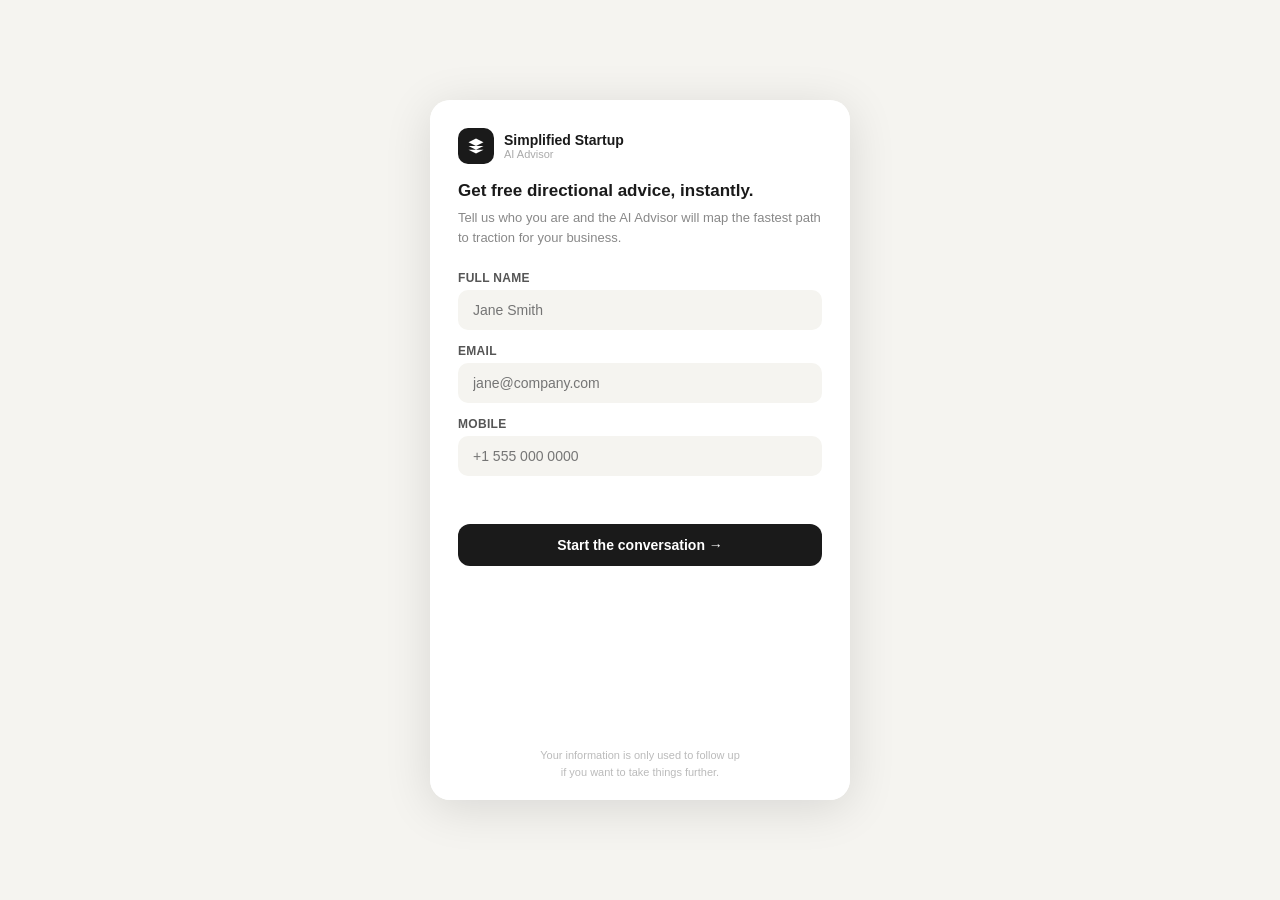
==== commit 308d9a44: "feat: mandatory lead capture gate before chat opens" ====
--- a/index.html
+++ b/index.html
@@ -2,12 +2,20 @@
 <html lang="en">
 <head>
 <meta charset="UTF-8">
+<script>
+  !function(t,e){var o,n,p,r;e.__SV||(window.posthog=e,e._i=[],e.init=function(i,s,a){function g(t,e){var o=e.split(".");2==o.length&&(t=t[o[0]],e=o[1]),t[e]=function(){t.push([e].concat(Array.prototype.slice.call(arguments,0)))}}(p=t.createElement("script")).type="text/javascript",p.crossOrigin="anonymous",p.async=!0,p.src=s.api_host.replace(".i.posthog.com","-assets.i.posthog.com")+"/static/array.js",(r=t.getElementsByTagName("script")[0]).parentNode.insertBefore(p,r);var u=e;for(void 0!==a?u=e[a]=[]:a="posthog",u.people=u.people||[],u.toString=function(t){var e="posthog";return"posthog"!==a&&(e+="."+a),t||(e+=" (stub)"),e},u.people.toString=function(){return u.toString(1)+" (stub)"},o="init me ws ys ps bs capture register register_once register_for_session unregister unregister_for_session getFeatureFlag getFeatureFlagPayload isFeatureEnabled reloadFeatureFlags updateEarlyAccessFeatureEnrollment getEarlyAccessFeatures on onFeatureFlags onSessionId getSurveys getActiveMatchingSurveys renderSurvey canRenderSurvey identify setPersonProperties group resetGroups setPersonPropertiesForFlags resetPersonPropertiesForFlags setGroupPropertiesForFlags resetGroupPropertiesForFlags reset get_distinct_id getGroups get_session_id get_session_replay_url alias set_config startSessionRecording stopSessionRecording sessionRecordingStarted captureException loadToolbar get_property getSessionProperty createPersonProfile opt_in_capturing opt_out_capturing has_opted_in_capturing has_opted_out_capturing clear_opt_in_out_capturing debug".split(" "),n=0;n<o.length;n++)g(u,o[n]);e._i.push([i,s,a])},e.__SV=1)}(document,window.posthog||([]));
+  posthog.init('phc_nni4v6U7kQNj4QDK8N5rEC36tU8rsjcNNY6p8UMSXJEu', {
+    api_host: 'https://us.i.posthog.com',
+    person_profiles: 'identified_only',
+    autocapture: false,
+  });
+</script>
 <meta name="viewport" content="width=device-width, initial-scale=1.0">
 <title>Simplified Startup — AI Advisor</title>
 <style>
 *{box-sizing:border-box;margin:0;padding:0}
 body{font-family:-apple-system,BlinkMacSystemFont,'Segoe UI',sans-serif;background:#f5f4f0;display:flex;align-items:center;justify-content:center;min-height:100vh}
-.widget{width:420px;height:700px;background:#fff;border-radius:20px;box-shadow:0 8px 48px rgba(0,0,0,.12);display:flex;flex-direction:column;overflow:hidden}
+.widget{width:420px;height:700px;background:#fff;border-radius:20px;box-shadow:0 8px 48px rgba(0,0,0,.12);display:flex;flex-direction:column;overflow:hidden;position:relative}
 .header{padding:18px 20px 16px;border-bottom:1px solid #efefed;display:flex;align-items:center;gap:12px}
 .logo{width:36px;height:36px;background:#1a1a1a;border-radius:10px;display:flex;align-items:center;justify-content:center;flex-shrink:0}
 .logo svg{width:18px;height:18px;fill:#fff}
@@ -47,10 +55,64 @@
 .footer{padding:8px 20px 12px;text-align:center}
 .footer p{font-size:11px;color:#bbb;line-height:1.4}
 .footer a{color:#bbb}
+
+/* Lead capture gate */
+.lead-gate{position:absolute;inset:0;background:#fff;border-radius:20px;display:flex;flex-direction:column;z-index:10}
+.lead-gate-header{padding:28px 28px 0}
+.lead-gate-header h2{font-size:17px;font-weight:700;color:#1a1a1a;line-height:1.3}
+.lead-gate-header p{font-size:13px;color:#888;margin-top:6px;line-height:1.5}
+.lead-gate-body{padding:24px 28px;display:flex;flex-direction:column;gap:14px;flex:1}
+.lead-field{display:flex;flex-direction:column;gap:5px}
+.lead-field label{font-size:12px;font-weight:600;color:#555;letter-spacing:.3px}
+.lead-field input{background:#f5f4f0;border:1.5px solid transparent;border-radius:10px;padding:11px 14px;font-size:14px;color:#1a1a1a;outline:none;transition:border-color .15s}
+.lead-field input:focus{border-color:#1a1a1a}
+.lead-field input.error{border-color:#e74c3c}
+.lead-submit{background:#1a1a1a;color:#fff;border:none;border-radius:12px;padding:13px;font-size:14px;font-weight:600;cursor:pointer;transition:opacity .15s;margin-top:4px}
+.lead-submit:hover{opacity:.85}
+.lead-submit:disabled{opacity:.4;cursor:not-allowed}
+.lead-error{font-size:12px;color:#e74c3c;min-height:16px}
+.lead-gate-footer{padding:0 28px 20px;text-align:center}
+.lead-gate-footer p{font-size:11px;color:#bbb;line-height:1.5}
 </style>
 </head>
 <body>
 <div class="widget">
+
+  <!-- Lead capture gate (shown first) -->
+  <div class="lead-gate" id="leadGate">
+    <div class="lead-gate-header">
+      <div style="display:flex;align-items:center;gap:10px;margin-bottom:16px">
+        <div class="logo"><svg viewBox="0 0 24 24"><path d="M12 2L2 7l10 5 10-5-10-5zM2 17l10 5 10-5M2 12l10 5 10-5"/></svg></div>
+        <div>
+          <div style="font-size:14px;font-weight:700;color:#1a1a1a">Simplified Startup</div>
+          <div style="font-size:11px;color:#aaa">AI Advisor</div>
+        </div>
+      </div>
+      <h2>Get free directional advice, instantly.</h2>
+      <p>Tell us who you are and the AI Advisor will map the fastest path to traction for your business.</p>
+    </div>
+    <div class="lead-gate-body">
+      <div class="lead-field">
+        <label>FULL NAME</label>
+        <input type="text" id="leadName" placeholder="Jane Smith" autocomplete="name" />
+      </div>
+      <div class="lead-field">
+        <label>EMAIL</label>
+        <input type="email" id="leadEmail" placeholder="jane@company.com" autocomplete="email" />
+      </div>
+      <div class="lead-field">
+        <label>MOBILE</label>
+        <input type="tel" id="leadMobile" placeholder="+1 555 000 0000" autocomplete="tel" />
+      </div>
+      <div class="lead-error" id="leadError"></div>
+      <button class="lead-submit" id="leadSubmit" onclick="submitLead()">Start the conversation →</button>
+    </div>
+    <div class="lead-gate-footer">
+      <p>Your information is only used to follow up<br>if you want to take things further.</p>
+    </div>
+  </div>
+
+  <!-- Chat widget (shown after lead captured) -->
   <div class="header">
     <div class="logo">
       <svg viewBox="0 0 24 24"><path d="M12 2L2 7l10 5 10-5-10-5zM2 17l10 5 10-5M2 12l10 5 10-5"/></svg>
@@ -81,21 +143,81 @@
 <script>
 const BASE = 'https://web-production-c4d14.up.railway.app';
 let sid = null;
-let chipRow = null;   // the currently shown row of tappable options, if any
+let chipRow = null;
 
 const msgs = document.getElementById('messages');
 const input = document.getElementById('msgInput');
 const sendBtn = document.getElementById('sendBtn');
+const leadGate = document.getElementById('leadGate');
 
 const OPENING_CHIPS = [
-  "I have an idea and don't know where to start",
-  "I need to launch in the next few months",
-  "We get traffic but almost no leads",
-  "Our marketing isn't producing pipeline",
-  "I want to automate something repetitive",
-  "I don't know what to tackle first",
+  "I have an idea but have no idea where to begin",
+  "We get traffic but almost none of it converts",
+  "Our marketing is running but not bringing in leads",
+  "I need to launch something in the next few months",
+  "There are repetitive tasks I want to automate",
+  "I honestly don't know what to tackle first",
 ];
 
+function track(event, props) {
+  try { if (window.posthog) posthog.capture(event, props || {}); } catch(e) {}
+}
+
+// ── Lead gate ─────────────────────────────────────────────────────────────────
+async function submitLead() {
+  const name = document.getElementById('leadName').value.trim();
+  const email = document.getElementById('leadEmail').value.trim();
+  const mobile = document.getElementById('leadMobile').value.trim();
+  const errorEl = document.getElementById('leadError');
+  const submitBtn = document.getElementById('leadSubmit');
+
+  // Validation
+  errorEl.textContent = '';
+  if (!name) { errorEl.textContent = 'Please enter your name.'; return; }
+  if (!email || !/^[^\s@]+@[^\s@]+\.[^\s@]+$/.test(email)) { errorEl.textContent = 'Please enter a valid email.'; return; }
+  if (!mobile) { errorEl.textContent = 'Please enter your mobile number.'; return; }
+
+  submitBtn.disabled = true;
+  submitBtn.textContent = 'Saving...';
+
+  try {
+    // Start chat session first to get session_id
+    const startRes = await fetch(BASE + '/conversation/start', { method: 'POST' });
+    const startData = await startRes.json();
+    sid = startData.session_id;
+
+    // Save lead to Notion
+    await fetch(BASE + '/lead', {
+      method: 'POST',
+      headers: { 'Content-Type': 'application/json' },
+      body: JSON.stringify({ name, email, mobile, session_id: sid })
+    });
+
+    track('lead_captured', { has_name: true, has_email: true, has_mobile: true });
+
+    // Hide gate, show chat
+    leadGate.style.display = 'none';
+    addBot(startData.message);
+    track('chat_opened', { page: location.pathname });
+    showChips(OPENING_CHIPS);
+    setInput(true);
+    input.addEventListener('keydown', e => { if (e.key === 'Enter' && !sendBtn.disabled) sendMessage(); });
+
+  } catch(e) {
+    errorEl.textContent = 'Something went wrong. Please try again.';
+    submitBtn.disabled = false;
+    submitBtn.textContent = 'Start the conversation →';
+  }
+}
+
+// Allow Enter key on lead form fields
+['leadName','leadEmail','leadMobile'].forEach(id => {
+  document.getElementById(id).addEventListener('keydown', e => {
+    if (e.key === 'Enter') submitLead();
+  });
+});
+
+// ── Chat ──────────────────────────────────────────────────────────────────────
 function addBot(text, showCTA) {
   const wrap = document.createElement('div');
   wrap.className = 'msg-bot';
@@ -106,7 +228,7 @@
   if (showCTA) {
     const card = document.createElement('div');
     card.className = 'cta-card';
-    card.innerHTML = `<p>Book a free 30-minute strategy call — you'll leave with a written plan either way.</p><a class="cta-btn" href="https://simplified-startup-ui.vercel.app/#book" target="_blank">Book a free strategy call →</a>`;
+    card.innerHTML = `<p>Book a free 30-minute strategy call — you'll leave with a written plan either way.</p><a class="cta-btn" href="https://simplified-startup-ui.vercel.app/#book" target="_blank" onclick="track('cta_clicked', {location: 'chat'})">Book a free strategy call →</a>`;
     wrap.appendChild(card);
   }
   msgs.appendChild(wrap);
@@ -134,12 +256,10 @@
   if (t) t.remove();
 }
 
-// Remove any lingering option row (on tap, or when the user types their own answer).
 function clearChips() {
   if (chipRow) { chipRow.remove(); chipRow = null; }
 }
 
-// Render tappable answer options under the last bot message.
 function showChips(chips) {
   clearChips();
   if (!Array.isArray(chips) || !chips.length) return;
@@ -154,6 +274,13 @@
     btn.onclick = () => { clearChips(); handleSend(text); };
     row.appendChild(btn);
   });
+  const escape = document.createElement('button');
+  escape.className = 'qr-btn';
+  escape.textContent = 'Something else — let me type it';
+  escape.style.opacity = '0.6';
+  escape.style.fontStyle = 'italic';
+  escape.onclick = () => { clearChips(); input.focus(); };
+  row.appendChild(escape);
   wrap.appendChild(row);
   msgs.appendChild(wrap);
   chipRow = wrap;
@@ -164,23 +291,6 @@
   input.disabled = !enabled;
   sendBtn.disabled = !enabled;
   if (enabled) input.focus();
-}
-
-async function start() {
-  showTyping();
-  try {
-    const res = await fetch(BASE + '/conversation/start', { method: 'POST' });
-    const data = await res.json();
-    sid = data.session_id;
-    removeTyping();
-    addBot(data.message);
-    showChips(OPENING_CHIPS);
-    setInput(true);
-    input.addEventListener('keydown', e => { if (e.key === 'Enter' && !sendBtn.disabled) sendMessage(); });
-  } catch(e) {
-    removeTyping();
-    addBot('Having trouble connecting. Please try again in a moment.');
-  }
 }
 
 async function handleSend(text) {
@@ -218,10 +328,8 @@
   msgs.innerHTML = '';
   sid = null;
   setInput(false);
-  start();
-}
-
-start();
+  leadGate.style.display = 'flex';
+}
 </script>
 </body>
 </html>
